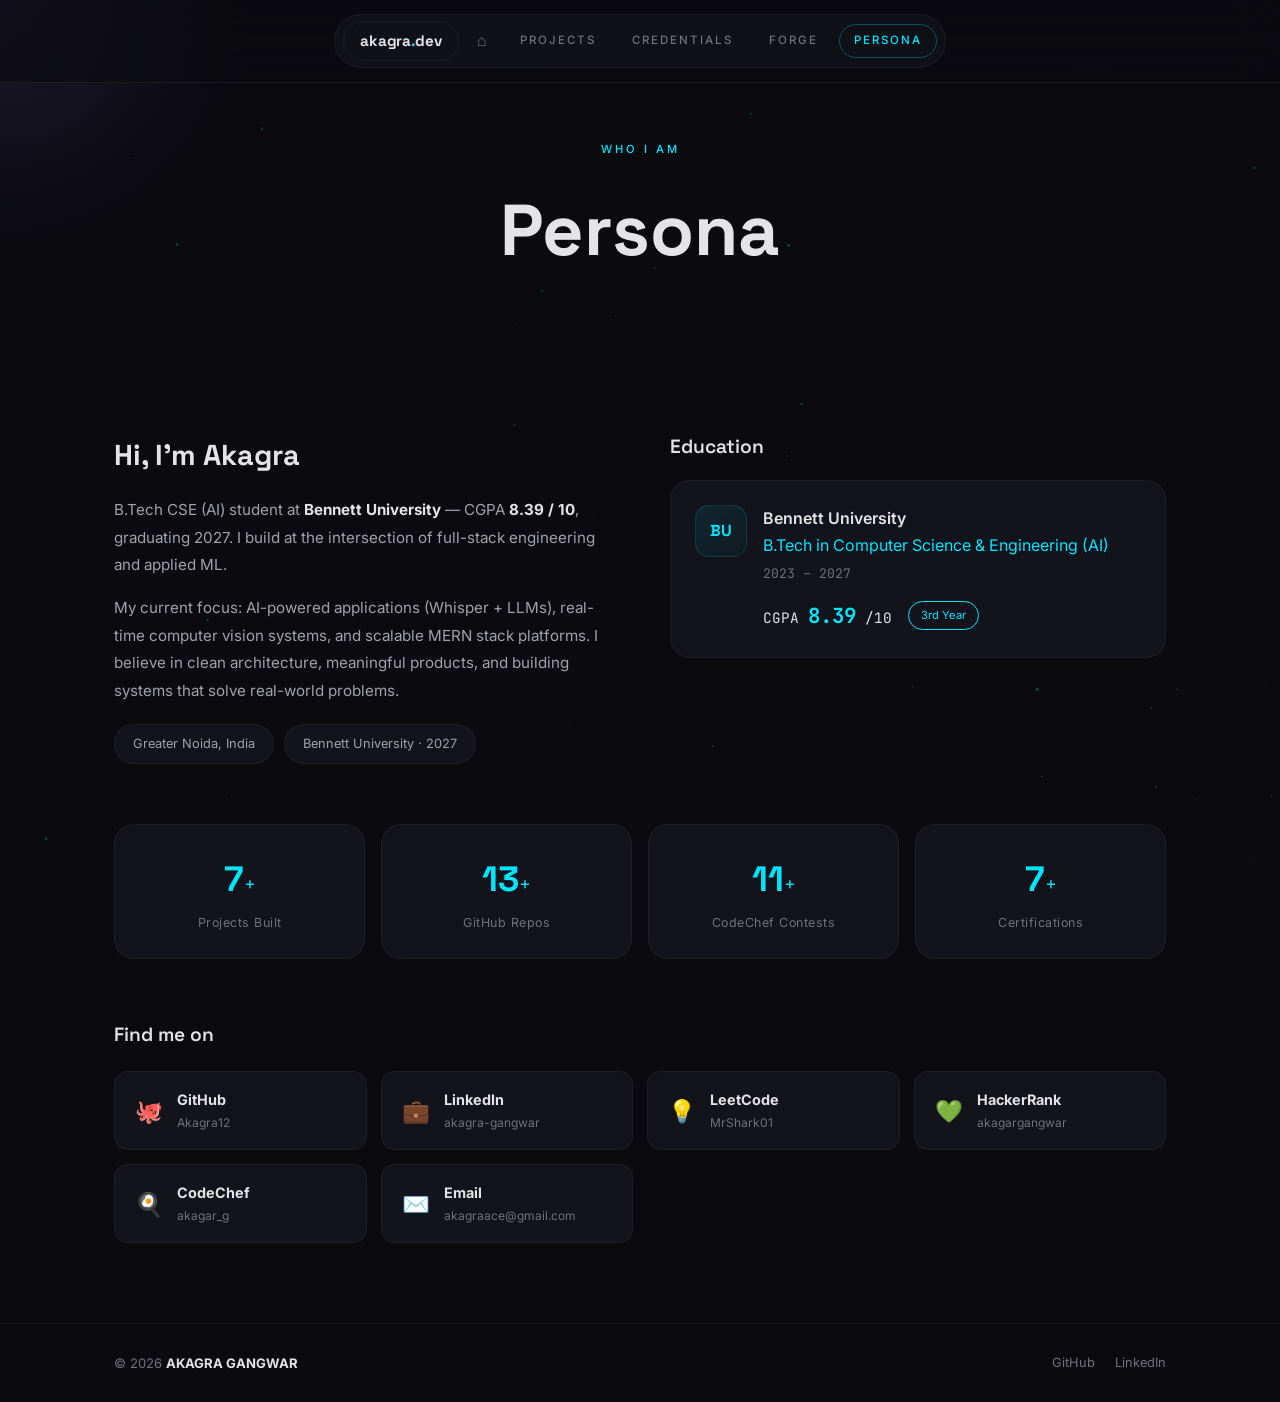
==== about.html @ 34c96b3e "Portfolio website - Akagra Gangwar" ====
<!DOCTYPE html>
<html lang="en">
<head>
    <meta charset="UTF-8">
    <meta name="viewport" content="width=device-width, initial-scale=1.0">
    <title>Persona - Akagra Gangwar</title>
    <link rel="preconnect" href="https://fonts.googleapis.com">
    <link rel="preconnect" href="https://fonts.gstatic.com" crossorigin>
    <link href="https://fonts.googleapis.com/css2?family=Inter:wght@300;400;500;600;700;800;900&family=Space+Grotesk:wght@400;500;600;700;800&family=JetBrains+Mono:wght@400;500&display=swap" rel="stylesheet">
    <link rel="stylesheet" href="style.css">
    <link rel="stylesheet" href="pages.css">
</head>
<body>
    <div class="cursor-glow" id="cursorGlow"></div>
    <canvas id="particleCanvas"></canvas>
    <nav class="navbar" id="navbar">
        <div class="nav-center">
            <a href="index.html" class="nav-logo-box">akagra<span class="logo-dot">.</span>dev</a>
            <a href="index.html" class="nav-home" aria-label="Home">⌂</a>
            <a href="projects.html" class="nav-link">PROJECTS</a>
            <a href="credentials.html" class="nav-link">CREDENTIALS</a>
            <a href="skills.html" class="nav-link">FORGE</a>
            <a href="about.html" class="nav-link active">PERSONA</a>
        </div>
        <button class="nav-toggle" id="navToggle" aria-label="Menu"><span></span><span></span><span></span></button>
    </nav>
    <div class="mobile-menu" id="mobileMenu"><a href="index.html" class="mobile-link">HOME</a><a href="projects.html" class="mobile-link">PROJECTS</a><a href="credentials.html" class="mobile-link">CREDENTIALS</a><a href="skills.html" class="mobile-link">FORGE</a><a href="about.html" class="mobile-link">PERSONA</a></div>

    <section class="page-hero"><div class="container">
        <span class="section-tag cyan">WHO I AM</span>
        <h1 class="page-title-big">Persona</h1>
    </div></section>

    <section class="section"><div class="container">
        <div class="persona-grid">
            <div class="persona-left">
                <h2 class="persona-hi">Hi, I'm Akagra</h2>
                <p>B.Tech CSE (AI) student at <strong class="cyan-text">Bennett University</strong> — CGPA <strong class="cyan-text">8.39 / 10</strong>, graduating 2027. I build at the intersection of full-stack engineering and applied ML.</p>
                <p>My current focus: AI-powered applications (Whisper + LLMs), real-time computer vision systems, and scalable MERN stack platforms. I believe in clean architecture, meaningful products, and building systems that solve real-world problems.</p>
                <div class="persona-badges">
                    <span class="p-badge">Greater Noida, India</span>
                    <span class="p-badge">Bennett University · 2027</span>
                </div>
            </div>
            <div class="persona-right">
                <h3>Education</h3>
                <div class="edu-card">
                    <div class="edu-logo">BU</div>
                    <div class="edu-info">
                        <h4>Bennett University</h4>
                        <p class="cyan-text">B.Tech in Computer Science & Engineering (AI)</p>
                        <p class="edu-year">2023 – 2027</p>
                        <div class="edu-stat">
                            <span class="edu-cgpa">CGPA <strong class="cyan-text">8.39</strong> /10</span>
                            <span class="edu-yr-badge">3rd Year</span>
                        </div>
                    </div>
                </div>
            </div>
        </div>

        <!-- Stats -->
        <div class="stats-row">
            <div class="stat-box"><span class="stat-num cyan-text" data-count="7">0</span><span class="stat-plus">+</span><p>Projects Built</p></div>
            <div class="stat-box"><span class="stat-num cyan-text" data-count="13">0</span><span class="stat-plus">+</span><p>GitHub Repos</p></div>
            <div class="stat-box"><span class="stat-num cyan-text" data-count="11">0</span><span class="stat-plus">+</span><p>CodeChef Contests</p></div>
            <div class="stat-box"><span class="stat-num cyan-text" data-count="7">0</span><span class="stat-plus">+</span><p>Certifications</p></div>
        </div>

        <!-- Find me on -->
        <h3 class="find-title">Find me on</h3>
        <div class="social-grid">
            <a href="https://github.com/Akagra12" target="_blank" class="social-card"><div class="social-icon">🐙</div><div><strong>GitHub</strong><p>Akagra12</p></div></a>
            <a href="https://linkedin.com/in/akagra-gangwar-0a6770281" target="_blank" class="social-card"><div class="social-icon">💼</div><div><strong>LinkedIn</strong><p>akagra-gangwar</p></div></a>
            <a href="https://leetcode.com/u/MrShark01/" target="_blank" class="social-card"><div class="social-icon">💡</div><div><strong>LeetCode</strong><p>MrShark01</p></div></a>
            <a href="https://www.hackerrank.com/profile/akagargangwar" target="_blank" class="social-card"><div class="social-icon">💚</div><div><strong>HackerRank</strong><p>akagargangwar</p></div></a>
            <a href="https://www.codechef.com/users/akagar_g" target="_blank" class="social-card"><div class="social-icon">🍳</div><div><strong>CodeChef</strong><p>akagar_g</p></div></a>
            <a href="mailto:akagraace@gmail.com" class="social-card"><div class="social-icon">✉️</div><div><strong>Email</strong><p>akagraace@gmail.com</p></div></a>
        </div>
    </div></section>

    <footer class="footer"><div class="container footer-content"><p>© 2026 <strong>AKAGRA GANGWAR</strong></p><div class="footer-links"><a href="https://github.com/Akagra12" target="_blank">GitHub</a><a href="https://linkedin.com/in/akagra-gangwar-0a6770281" target="_blank">LinkedIn</a></div></div></footer>
    <script src="script.js"></script>
</body>
</html>
---- style.css ----
*,
*::before,
*::after {
  margin: 0;
  padding: 0;
  box-sizing: border-box
}

:root {
  --bg: #0a0a0f;
  --bg2: #111118;
  --bg3: #1a1a2e;
  --text: #e4e4e7;
  --text2: #a1a1aa;
  --text3: #71717a;
  --accent: #7c3aed;
  --accent2: #a78bfa;
  --accent3: #c4b5fd;
  --glow: rgba(124, 58, 237, 0.35);
  --glow2: rgba(167, 139, 250, 0.12);
  --green: #10b981;
  --blue: #3b82f6;
  --card: rgba(22, 22, 30, 0.8);
  --border: rgba(39, 39, 42, 0.6);
  --radius: 20px;
  --radius-sm: 14px;
}

html {
  scroll-behavior: smooth
}

body {
  font-family: 'Inter', sans-serif;
  background: var(--bg);
  color: var(--text);
  overflow-x: hidden;
  line-height: 1.7
}

a {
  color: inherit;
  text-decoration: none
}

.container {
  max-width: 1100px;
  margin: 0 auto;
  padding: 0 24px
}

/* Cursor & Particles */
.cursor-glow {
  position: fixed;
  width: 500px;
  height: 500px;
  border-radius: 50%;
  pointer-events: none;
  z-index: 0;
  background: radial-gradient(circle, var(--glow2) 0%, transparent 70%);
  transform: translate(-50%, -50%);
  transition: opacity .3s;
  opacity: 0
}

body:hover .cursor-glow {
  opacity: 1
}

#particleCanvas {
  position: fixed;
  top: 0;
  left: 0;
  width: 100%;
  height: 100%;
  z-index: 0;
  pointer-events: none
}

/* Navbar */
.navbar {
  position: fixed;
  top: 0;
  left: 0;
  right: 0;
  z-index: 100;
  display: flex;
  align-items: center;
  justify-content: center;
  padding: 14px 24px;
  backdrop-filter: blur(20px);
  background: rgba(10, 10, 15, 0.6);
  border-bottom: 1px solid var(--border);
  transition: all .3s
}

.navbar.scrolled {
  padding: 10px 24px;
  background: rgba(10, 10, 15, 0.92)
}

.nav-center {
  display: flex;
  align-items: center;
  gap: 6px;
  background: rgba(22, 22, 30, 0.6);
  border: 1px solid var(--border);
  border-radius: 50px;
  padding: 6px 8px
}

.nav-logo-box {
  font-family: 'Space Grotesk', sans-serif;
  font-size: .95rem;
  font-weight: 700;
  letter-spacing: -.3px;
  padding: 6px 16px;
  border: 1px solid var(--border);
  border-radius: 50px;
  transition: all .3s
}

.nav-logo-box:hover {
  border-color: rgba(0, 229, 255, 0.3)
}

.logo-dot {
  color: #00e5ff
}

.nav-home {
  width: 34px;
  height: 34px;
  display: flex;
  align-items: center;
  justify-content: center;
  border-radius: 50%;
  font-size: 1rem;
  color: var(--text3);
  transition: all .3s;
  border: 1px solid transparent
}

.nav-home:hover {
  color: var(--text);
  border-color: var(--border)
}

.nav-link {
  font-size: .72rem;
  font-weight: 500;
  letter-spacing: 2px;
  color: var(--text3);
  padding: 6px 14px;
  border-radius: 50px;
  transition: all .3s;
  border: 1px solid transparent
}

.nav-link:hover {
  color: var(--text);
  border-color: var(--border)
}

.nav-link.active {
  color: #00e5ff;
  border-color: rgba(0, 229, 255, 0.3)
}

.nav-toggle {
  display: none;
  flex-direction: column;
  gap: 5px;
  background: none;
  border: none;
  cursor: pointer;
  padding: 4px;
  position: absolute;
  right: 20px
}

.nav-toggle span {
  width: 22px;
  height: 2px;
  background: var(--text);
  transition: all .3s;
  border-radius: 2px
}

.nav-toggle.active span:nth-child(1) {
  transform: rotate(45deg) translate(5px, 5px)
}

.nav-toggle.active span:nth-child(2) {
  opacity: 0
}

.nav-toggle.active span:nth-child(3) {
  transform: rotate(-45deg) translate(5px, -5px)
}

.mobile-menu {
  position: fixed;
  top: 0;
  left: 0;
  width: 100%;
  height: 100vh;
  background: rgba(10, 10, 15, 0.98);
  z-index: 99;
  display: flex;
  flex-direction: column;
  align-items: center;
  justify-content: center;
  gap: 28px;
  opacity: 0;
  pointer-events: none;
  transition: opacity .4s
}

.mobile-menu.active {
  opacity: 1;
  pointer-events: all
}

.mobile-link {
  font-family: 'Space Grotesk', sans-serif;
  font-size: 1.6rem;
  font-weight: 600;
  letter-spacing: 3px;
  color: var(--text2);
  transition: color .3s
}

.mobile-link:hover {
  color: var(--accent2)
}

/* ===== HERO (Home) ===== */
.hero {
  min-height: 100vh;
  display: flex;
  align-items: center;
  justify-content: center;
  text-align: center;
  padding: 120px 24px 80px;
  position: relative
}

.hero-photo-wrap {
  position: absolute;
  top: 90px;
  right: 60px;
  z-index: 2;
  width: 130px;
  height: 130px;
  border-radius: 50%;
  padding: 3px;
  background: linear-gradient(135deg, #00e5ff, rgba(124,58,237,0.6));
  box-shadow: 0 0 30px rgba(0,229,255,0.15), 0 0 60px rgba(0,229,255,0.05);
  animation: photoGlow 4s ease-in-out infinite alternate;
  opacity: 0;
  animation: fadeUp .7s ease .2s forwards, photoGlow 4s ease-in-out 1s infinite alternate
}

.hero-photo {
  width: 100%;
  height: 100%;
  border-radius: 50%;
  object-fit: cover;
  object-position: center 15%;
  display: block
}

@keyframes photoGlow {
  0% { box-shadow: 0 0 20px rgba(0,229,255,0.12), 0 0 40px rgba(0,229,255,0.04) }
  100% { box-shadow: 0 0 35px rgba(0,229,255,0.2), 0 0 70px rgba(0,229,255,0.08) }
}

.hero-content {
  max-width: 720px;
  z-index: 1
}

.hero-greeting {
  font-size: .95rem;
  color: var(--text3);
  letter-spacing: 3px;
  margin-bottom: 12px;
  opacity: 0;
  animation: fadeUp .7s ease .1s forwards
}

.hero-name {
  font-family: 'Space Grotesk', sans-serif;
  font-size: clamp(3rem, 8vw, 5.5rem);
  font-weight: 800;
  line-height: 1.05;
  margin-bottom: 20px;
  opacity: 0;
  animation: fadeUp .7s ease .25s forwards;
  background: linear-gradient(135deg, var(--text), var(--accent2));
  -webkit-background-clip: text;
  -webkit-text-fill-color: transparent;
  background-clip: text
}

.hero-title {
  font-size: 1.1rem;
  color: var(--text2);
  margin-bottom: 14px;
  opacity: 0;
  animation: fadeUp .7s ease .4s forwards
}

.text-gradient {
  background: linear-gradient(90deg, var(--accent2), var(--blue));
  -webkit-background-clip: text;
  -webkit-text-fill-color: transparent;
  background-clip: text;
  font-weight: 600
}

.hero-desc {
  font-size: .95rem;
  color: var(--text3);
  max-width: 520px;
  margin: 0 auto 36px;
  opacity: 0;
  animation: fadeUp .7s ease .5s forwards
}

.hero-cta {
  display: flex;
  gap: 16px;
  justify-content: center;
  opacity: 0;
  animation: fadeUp .7s ease .6s forwards
}

.btn {
  padding: 14px 32px;
  border-radius: 50px;
  font-size: .85rem;
  font-weight: 600;
  letter-spacing: 1px;
  transition: all .3s;
  cursor: pointer;
  border: none
}

.btn-primary {
  background: linear-gradient(135deg, var(--accent), #6d28d9);
  color: #fff;
  box-shadow: 0 4px 24px var(--glow)
}

.btn-primary:hover {
  transform: translateY(-3px) scale(1.02);
  box-shadow: 0 8px 36px var(--glow)
}

.btn-outline {
  border: 1.5px solid var(--border);
  color: var(--text2);
  background: transparent
}

.btn-outline:hover {
  border-color: var(--accent);
  color: var(--accent2)
}

.scroll-indicator {
  position: absolute;
  bottom: 28px;
  left: 50%;
  transform: translateX(-50%);
  display: flex;
  flex-direction: column;
  align-items: center;
  gap: 8px;
  opacity: 0;
  animation: fadeUp .7s ease 1s forwards
}

.scroll-indicator span {
  font-size: .6rem;
  color: var(--text3);
  letter-spacing: 3px
}

.scroll-line {
  width: 1px;
  height: 36px;
  background: linear-gradient(to bottom, var(--accent), transparent);
  animation: pulse 2s ease infinite
}

@keyframes pulse {

  0%,
  100% {
    opacity: .3
  }

  50% {
    opacity: 1
  }
}

@keyframes fadeUp {
  from {
    opacity: 0;
    transform: translateY(24px)
  }

  to {
    opacity: 1;
    transform: translateY(0)
  }
}

/* ===== PAGE HERO (Sub-pages) ===== */
.page-hero {
  padding: 140px 0 60px;
  text-align: center;
  position: relative;
  z-index: 1
}

.page-title {
  font-family: 'Space Grotesk', sans-serif;
  font-size: clamp(2.5rem, 6vw, 4rem);
  font-weight: 800;
  margin-top: 8px;
  background: linear-gradient(135deg, var(--text), var(--accent2));
  -webkit-background-clip: text;
  -webkit-text-fill-color: transparent;
  background-clip: text
}

.page-desc {
  color: var(--text3);
  font-size: .95rem;
  margin-top: 12px;
  max-width: 500px;
  margin-left: auto;
  margin-right: auto
}

/* ===== SECTIONS ===== */
.section {
  padding: 80px 0;
  position: relative;
  z-index: 1
}

.section-header {
  margin-bottom: 48px;
  text-align: center
}

.section-tag {
  font-size: .7rem;
  color: var(--accent2);
  letter-spacing: 3px;
  text-transform: uppercase;
  font-weight: 500;
  display: block;
  margin-bottom: 10px
}

.section-title {
  font-family: 'Space Grotesk', sans-serif;
  font-size: clamp(2rem, 4.5vw, 3rem);
  font-weight: 700
}

/* ===== 3D CARD SYSTEM ===== */
.card-3d {
  perspective: 800px;
  display: block
}

.card-3d-inner {
  background: var(--card);
  border: 1px solid var(--border);
  border-radius: var(--radius);
  padding: 32px;
  backdrop-filter: blur(12px);
  transition: transform .4s ease, box-shadow .4s ease, border-color .4s ease;
  transform-style: preserve-3d;
  will-change: transform
}

.card-3d:hover .card-3d-inner {
  border-color: rgba(124, 58, 237, 0.35);
  box-shadow: 0 20px 60px rgba(124, 58, 237, 0.1), 0 0 0 1px rgba(124, 58, 237, 0.1)
}

/* ===== FEATURED PROJECTS (Home) ===== */
.featured-grid {
  display: grid;
  grid-template-columns: repeat(auto-fit, minmax(300px, 1fr));
  gap: 24px
}

.project-card-home {
  min-height: 260px;
  display: flex;
  flex-direction: column
}

.card-label {
  font-size: .7rem;
  color: var(--accent2);
  letter-spacing: 2px;
  text-transform: uppercase;
  font-weight: 500;
  margin-bottom: 12px;
  display: block
}

.project-card-home h3 {
  font-family: 'Space Grotesk', sans-serif;
  font-size: 1.3rem;
  font-weight: 700;
  margin-bottom: 10px
}

.project-card-home p {
  color: var(--text2);
  font-size: .88rem;
  flex: 1;
  line-height: 1.7
}

.card-tech {
  display: flex;
  flex-wrap: wrap;
  gap: 6px;
  margin-top: 16px
}

.card-tech span {
  font-size: .7rem;
  padding: 4px 12px;
  border-radius: 50px;
  background: rgba(124, 58, 237, 0.08);
  color: var(--accent3);
  border: 1px solid rgba(124, 58, 237, 0.12);
  font-family: 'JetBrains Mono', monospace
}

.view-all-link {
  text-align: center;
  margin-top: 40px
}

.btn-view-all {
  color: var(--accent2);
  font-size: .9rem;
  font-weight: 500;
  letter-spacing: 1px;
  transition: all .3s;
  display: inline-flex;
  align-items: center;
  gap: 8px
}

.btn-view-all:hover {
  color: var(--text);
  gap: 14px
}

.btn-view-all .arrow {
  transition: transform .3s
}

.btn-view-all:hover .arrow {
  transform: translateX(4px)
}

/* ===== ABOUT HOME ===== */
.about-slash {
  font-family: 'JetBrains Mono', monospace;
  font-size: .8rem;
  color: var(--accent2);
  letter-spacing: 2px;
  display: block;
  margin-bottom: 16px
}

.about-intro {
  font-size: 1.05rem;
  color: var(--text2);
  line-height: 1.8;
  margin-bottom: 24px
}

.about-intro strong {
  color: var(--text)
}

.about-quote-block {
  border-left: 3px solid var(--accent);
  padding: 12px 20px;
  margin-bottom: 24px;
  background: rgba(124, 58, 237, 0.04);
  border-radius: 0 var(--radius-sm) var(--radius-sm) 0
}

.about-quote-block p {
  font-family: 'Space Grotesk', sans-serif;
  font-size: 1.15rem;
  font-weight: 600;
  font-style: italic;
  color: var(--accent2)
}

.about-traits {
  display: flex;
  flex-direction: column;
  gap: 12px;
  margin-bottom: 28px
}

.trait {
  color: var(--text2);
  font-size: .9rem;
  padding-left: 16px;
  border-left: 2px solid var(--border)
}

/* ===== EXPERIENCE CARDS (Home) ===== */
.exp-grid {
  display: grid;
  grid-template-columns: repeat(auto-fit, minmax(300px, 1fr));
  gap: 24px
}

.exp-card {
  min-height: 180px
}

.exp-type {
  font-size: .65rem;
  color: var(--accent2);
  letter-spacing: 3px;
  font-weight: 600;
  display: block;
  margin-bottom: 10px
}

.exp-card h3 {
  font-family: 'Space Grotesk', sans-serif;
  font-size: 1.2rem;
  font-weight: 700;
  margin-bottom: 6px
}

.exp-sub {
  color: var(--text2);
  font-size: .9rem
}

.exp-org {
  color: var(--text3);
  font-size: .85rem;
  margin-top: 4px
}

.exp-detail {
  color: var(--text3);
  font-size: .8rem;
  margin-top: 8px;
  font-family: 'JetBrains Mono', monospace
}

/* ===== CONTACT (Home) ===== */
.contact-title {
  margin-bottom: 0
}

.contact-bar {
  display: flex;
  justify-content: center;
  gap: 24px;
  margin-bottom: 32px
}

.contact-tag {
  font-size: .7rem;
  color: var(--text3);
  letter-spacing: 3px;
  text-transform: uppercase
}

.contact-links {
  display: flex;
  justify-content: center;
  gap: 16px;
  flex-wrap: wrap
}

.contact-pill {
  display: flex;
  align-items: center;
  gap: 10px;
  padding: 14px 28px;
  background: var(--card);
  border: 1px solid var(--border);
  border-radius: 50px;
  font-size: .9rem;
  font-weight: 500;
  transition: all .3s;
  backdrop-filter: blur(8px)
}

.contact-pill:hover {
  border-color: rgba(124, 58, 237, 0.4);
  transform: translateY(-3px);
  box-shadow: 0 8px 28px rgba(124, 58, 237, 0.1)
}

.pill-icon {
  font-size: 1.1rem
}

/* ===== PROJECTS PAGE ===== */
.projects-list {
  display: flex;
  flex-direction: column;
  gap: 24px
}

.project-card-full {
  position: relative
}

.pf-header {
  display: flex;
  align-items: center;
  justify-content: space-between;
  margin-bottom: 12px
}

.pf-num {
  font-family: 'Space Grotesk', sans-serif;
  font-size: 2.5rem;
  font-weight: 800;
  color: rgba(124, 58, 237, 0.1);
  line-height: 1
}

.project-badge {
  font-size: .6rem;
  padding: 3px 10px;
  border-radius: 50px;
  font-weight: 600;
  letter-spacing: 1px
}

.project-badge.live {
  background: rgba(16, 185, 129, 0.12);
  color: var(--green);
  border: 1px solid rgba(16, 185, 129, 0.25)
}

.project-card-full h3 {
  font-family: 'Space Grotesk', sans-serif;
  font-size: 1.4rem;
  font-weight: 700;
  margin-bottom: 6px
}

.pf-date {
  font-size: .78rem;
  color: var(--text3);
  font-family: 'JetBrains Mono', monospace;
  margin-bottom: 10px
}

.project-card-full p {
  color: var(--text2);
  font-size: .9rem;
  line-height: 1.7;
  margin-bottom: 14px
}

.pf-link {
  color: var(--accent2);
  font-size: .85rem;
  font-weight: 500;
  margin-top: 12px;
  display: inline-block;
  transition: color .3s
}

.pf-link:hover {
  color: var(--text)
}

/* ===== CREDENTIALS PAGE ===== */
.cred-subtitle {
  font-family: 'Space Grotesk', sans-serif;
  font-size: 1.2rem;
  font-weight: 600;
  margin-bottom: 24px;
  display: flex;
  align-items: center;
  gap: 10px
}

.cred-icon {
  font-size: 1.2rem
}

.certs-grid {
  display: grid;
  grid-template-columns: repeat(auto-fill, minmax(200px, 1fr));
  gap: 16px
}

.cert-card {
  text-align: center;
  min-height: 160px;
  display: flex;
  flex-direction: column;
  align-items: center;
  justify-content: center;
  position: relative
}

.cert-badge {
  font-size: 2rem;
  margin-bottom: 10px
}

.cert-card h4 {
  font-size: .9rem;
  font-weight: 600;
  margin-bottom: 4px
}

.cert-card p {
  font-size: .75rem;
  color: var(--text3)
}

.cert-arrow {
  position: absolute;
  top: 16px;
  right: 16px;
  color: var(--text3);
  font-size: .9rem;
  transition: color .3s
}

.card-3d:hover .cert-arrow {
  color: var(--accent2)
}

.profiles-grid {
  display: grid;
  grid-template-columns: repeat(auto-fill, minmax(220px, 1fr));
  gap: 16px
}

.profile-card {
  text-align: center;
  padding: 28px
}

.profile-logo {
  width: 48px;
  height: 48px;
  border-radius: 12px;
  display: flex;
  align-items: center;
  justify-content: center;
  margin: 0 auto 12px;
  font-weight: 700;
  font-size: .85rem;
  font-family: 'Space Grotesk', sans-serif
}

.profile-logo.lc {
  background: linear-gradient(135deg, #ffa116, #f5a623);
  color: #1a1a1a
}

.profile-logo.hr {
  background: linear-gradient(135deg, #00ea64, #2ec866);
  color: #1a1a1a
}

.profile-logo.cc {
  background: linear-gradient(135deg, #5b4638, #8b6914);
  color: #fff
}

.profile-card h4 {
  font-size: .95rem;
  font-weight: 600;
  margin-bottom: 4px
}

.profile-card p {
  font-size: .75rem;
  color: var(--text3)
}

.edu-list {
  display: flex;
  flex-direction: column;
  gap: 16px
}

/* ===== SKILLS PAGE ===== */
.skills-page-grid {
  display: grid;
  grid-template-columns: repeat(auto-fill, minmax(240px, 1fr));
  gap: 20px
}

.skill-card-full {
  text-align: center;
  min-height: 200px;
  display: flex;
  flex-direction: column;
  align-items: center
}

.skill-icon-big {
  font-size: 2.2rem;
  margin-bottom: 14px
}

.skill-card-full h3 {
  font-family: 'Space Grotesk', sans-serif;
  font-size: 1.1rem;
  font-weight: 600;
  margin-bottom: 16px
}

.skill-items {
  display: flex;
  flex-wrap: wrap;
  gap: 8px;
  justify-content: center
}

.skill-items span {
  font-size: .75rem;
  padding: 6px 14px;
  border-radius: 50px;
  background: rgba(124, 58, 237, 0.06);
  color: var(--accent3);
  border: 1px solid rgba(124, 58, 237, 0.1)
}

/* ===== ABOUT PAGE ===== */
.about-page {
  display: grid;
  grid-template-columns: 1.3fr 1fr;
  gap: 60px;
  align-items: start
}

.about-quote-big {
  font-family: 'Space Grotesk', sans-serif;
  font-size: 1.8rem;
  font-weight: 700;
  font-style: italic;
  color: var(--accent2);
  margin-bottom: 24px;
  line-height: 1.3
}

.about-page-text p {
  color: var(--text2);
  font-size: .95rem;
  line-height: 1.8;
  margin-bottom: 16px
}

.about-page-text strong {
  color: var(--text)
}

.about-trait-list {
  margin-top: 28px;
  display: flex;
  flex-direction: column;
  gap: 16px
}

.about-trait-item {
  display: flex;
  align-items: flex-start;
  gap: 12px
}

.trait-dot {
  width: 8px;
  height: 8px;
  min-width: 8px;
  border-radius: 50%;
  background: var(--accent);
  margin-top: 8px;
  box-shadow: 0 0 10px var(--glow)
}

.about-trait-item p {
  color: var(--text2);
  font-size: .9rem
}

.about-page-info {
  display: flex;
  flex-direction: column;
  gap: 16px
}

.info-card {
  display: flex;
  align-items: center;
  gap: 16px;
  padding: 20px 24px
}

.info-card span {
  font-size: 1.4rem
}

.info-card h4 {
  font-size: .85rem;
  font-weight: 600;
  margin-bottom: 2px
}

.info-card p {
  font-size: .82rem;
  color: var(--text2)
}

/* ===== FOOTER ===== */
.footer {
  border-top: 1px solid var(--border);
  padding: 28px 0;
  z-index: 1;
  position: relative
}

.footer-content {
  display: flex;
  justify-content: space-between;
  align-items: center;
  flex-wrap: wrap;
  gap: 16px
}

.footer-content p {
  font-size: .82rem;
  color: var(--text3)
}

.footer-content strong {
  color: var(--text)
}

.footer-links {
  display: flex;
  gap: 20px
}

.footer-links a {
  font-size: .8rem;
  color: var(--text3);
  transition: color .3s
}

.footer-links a:hover {
  color: var(--accent2)
}

/* ===== SCROLL ANIMATIONS ===== */
[data-animate] {
  opacity: 0;
  transform: translateY(20px)
}

[data-animate].visible {
  opacity: 1;
  transform: translateY(0);
  transition: all .6s ease
}

/* ===== RESPONSIVE ===== */
@media(max-width:900px) {
  .nav-center {
    display: none
  }

  .nav-toggle {
    display: flex
  }

  .featured-grid {
    grid-template-columns: 1fr
  }

  .about-page {
    grid-template-columns: 1fr;
    gap: 32px
  }

  .exp-grid {
    grid-template-columns: 1fr
  }
}

@media(max-width:600px) {
  .navbar {
    padding: 14px 18px
  }

  .hero {
    padding: 100px 16px 60px
  }

  .hero-photo-wrap {
    width: 90px;
    height: 90px;
    top: 80px;
    right: 16px
  }

  .page-hero {
    padding: 110px 0 40px
  }

  .section {
    padding: 50px 0
  }

  .certs-grid {
    grid-template-columns: 1fr 1fr
  }

  .skills-page-grid {
    grid-template-columns: 1fr 1fr
  }

  .footer-content {
    flex-direction: column;
    text-align: center
  }

  .contact-links {
    flex-direction: column;
    align-items: center
  }
}
---- pages.css ----
/* ===== SUB-PAGES STYLES ===== */
.cyan{color:#00e5ff !important}
.cyan-text{color:#00e5ff}
.page-title-big{font-family:'Space Grotesk',sans-serif;font-size:clamp(2.8rem,7vw,4.5rem);font-weight:800;margin-top:8px;color:var(--text)}
.page-sub{color:var(--text3);font-size:.9rem;margin-top:10px;font-family:'JetBrains Mono',monospace}
.section-tag.cyan{color:#00e5ff}
.page-hero-left{text-align:left}
.page-hero-left .page-desc{margin-left:0}

/* ===== PROJECTS PAGE ===== */
.works-grid{display:grid;grid-template-columns:repeat(auto-fill,minmax(320px,1fr));gap:28px}
.work-card{background:var(--card);border:1px solid var(--border);border-radius:var(--radius);overflow:hidden;transition:all .4s;perspective:600px}
.work-card:hover{border-color:rgba(0,229,255,0.3);transform:translateY(-6px);box-shadow:0 20px 50px rgba(0,229,255,0.07)}
.work-thumb{height:200px;overflow:hidden;position:relative}
.work-thumb-inner{width:100%;height:100%;display:flex;flex-direction:column;align-items:center;justify-content:center;gap:8px;transition:transform .5s}
.work-card:hover .work-thumb-inner{transform:scale(1.05)}
.ai-bg{background:linear-gradient(135deg,#0d1117,#1a1a3e,#0d2137)}
.cv-bg{background:linear-gradient(135deg,#0d1117,#1a2e1a,#0d2137)}
.dl-bg{background:linear-gradient(135deg,#1a0d21,#2e1a2e,#0d1117)}
.mern-bg{background:linear-gradient(135deg,#0d1117,#1a2e2e,#172337)}
.ml-bg{background:linear-gradient(135deg,#0d1117,#2e2e1a,#1a1a0d)}
.web-bg{background:linear-gradient(135deg,#0d1117,#1a1a2e,#2e0d1a)}
.thumb-icon{font-size:3rem;filter:drop-shadow(0 0 20px rgba(0,229,255,0.3))}
.thumb-label{font-size:.7rem;letter-spacing:2px;color:var(--text3);text-transform:uppercase;font-family:'JetBrains Mono',monospace}
.work-card h3{font-family:'Space Grotesk',sans-serif;font-size:1.15rem;font-weight:700;padding:20px 24px 8px}
.work-card>p{padding:0 24px;font-size:.88rem;color:var(--text2);line-height:1.6}
.work-toggles{display:flex;gap:8px;padding:16px 24px 8px}
.toggle-btn{font-size:.65rem;padding:5px 14px;border-radius:4px;letter-spacing:1.5px;font-weight:700;cursor:pointer;transition:all .3s;border:1px solid var(--border);background:transparent;color:var(--text3);font-family:'JetBrains Mono',monospace}
.toggle-btn.active{background:#00e5ff;color:#0a0a0f;border-color:#00e5ff}
.toggle-content{padding:8px 24px 16px;font-size:.82rem;color:var(--text2);line-height:1.6;font-family:'JetBrains Mono',monospace}
.toggle-content.hidden{display:none}
.work-links{padding:8px 24px 20px;display:flex;gap:16px}
.work-links a{font-size:.82rem;color:var(--text3);transition:color .3s;display:flex;align-items:center;gap:4px}
.work-links a:hover{color:#00e5ff}

/* ===== CREDENTIALS PAGE ===== */
.filter-pills{display:flex;flex-wrap:wrap;gap:10px;margin-bottom:40px;justify-content:center}
.pill{padding:8px 20px;border-radius:50px;font-size:.8rem;font-weight:500;cursor:pointer;transition:all .3s;
  border:1px solid var(--border);background:transparent;color:var(--text3);display:flex;align-items:center;gap:8px}
.pill.active{background:#00e5ff;color:#0a0a0f;border-color:#00e5ff}
.pill-count{font-size:.7rem;background:rgba(255,255,255,0.15);padding:2px 8px;border-radius:50px}
.pill.active .pill-count{background:rgba(0,0,0,0.2)}

.cred-timeline{position:relative;display:flex;flex-direction:column;gap:16px;max-width:800px;margin:0 auto}
.cred-entry{display:flex;align-items:center;gap:20px;text-decoration:none;transition:all .3s}
.cred-entry:hover .cred-card-row{border-color:rgba(0,229,255,0.3);transform:translateX(8px);box-shadow:0 8px 30px rgba(0,229,255,0.06)}
.cred-dot{width:10px;height:10px;min-width:10px;border-radius:50%;box-shadow:0 0 10px currentColor}
.cred-dot.green{background:#00e5ff;color:#00e5ff}
.cred-dot.orange{background:#f59e0b;color:#f59e0b}
.cred-card-row{flex:1;display:flex;align-items:center;gap:16px;background:var(--card);border:1px solid var(--border);border-radius:var(--radius-sm);padding:16px 20px;transition:all .4s;backdrop-filter:blur(8px)}
.cred-icon-box{width:48px;height:48px;min-width:48px;border-radius:12px;display:flex;align-items:center;justify-content:center;font-size:1.5rem;
  background:linear-gradient(135deg,rgba(0,229,255,0.08),rgba(0,229,255,0.02));border:1px solid rgba(0,229,255,0.1)}
.cred-info{flex:1}
.cred-info h4{font-size:.95rem;font-weight:600}
.cred-org{font-size:.8rem;color:#00e5ff;margin-top:2px}
.cred-tags{display:flex;gap:6px;margin-top:8px;flex-wrap:wrap}
.cred-tags span{font-size:.6rem;padding:2px 8px;border-radius:4px;background:rgba(0,229,255,0.06);color:var(--text3);letter-spacing:1px;font-family:'JetBrains Mono',monospace}

/* ===== SKILLS/FORGE PAGE ===== */
.globe-section{position:relative;width:100%;height:600px;margin-bottom:60px;overflow:hidden}
.globe-canvas{position:absolute;top:0;left:50%;transform:translateX(-50%);width:600px;height:600px}
.floating-skills{position:absolute;inset:0}
.float-skill{position:absolute;left:var(--x);top:var(--y);padding:6px 16px;border-radius:8px;font-size:.78rem;font-weight:500;
  background:rgba(22,22,30,0.85);border:1px solid rgba(0,229,255,0.15);color:var(--text);backdrop-filter:blur(6px);
  animation:floatSkill 6s ease-in-out infinite;animation-delay:var(--delay);white-space:nowrap;
  font-family:'JetBrains Mono',monospace;box-shadow:0 4px 20px rgba(0,0,0,0.3);
  display:flex;align-items:center;gap:6px}
.sk-icon{font-size:.9rem;line-height:1}
.float-skill:hover{border-color:#00e5ff;box-shadow:0 0 20px rgba(0,229,255,0.15);transform:scale(1.1);z-index:10}
@keyframes floatSkill{0%,100%{transform:translateY(0)}50%{transform:translateY(-12px)}}

/* Skill Tabs */
.skill-tabs{display:flex;flex-wrap:wrap;gap:10px;margin-bottom:32px;justify-content:center}
.skill-tab{display:flex;align-items:center;gap:8px;padding:10px 24px;border-radius:50px;font-size:.85rem;font-weight:500;
  cursor:pointer;transition:all .3s;border:1px solid var(--border);background:transparent;color:var(--text3);font-family:'Inter',sans-serif}
.skill-tab:hover{border-color:rgba(0,229,255,0.25);color:var(--text)}
.skill-tab.active{background:#00e5ff;color:#0a0a0f;border-color:#00e5ff}
.tab-dot{width:6px;height:6px;border-radius:50%;background:currentColor}
.skill-tab.active .tab-dot{background:#0a0a0f}

/* Skill Panels */
.skill-panel{display:none;background:var(--card);border:1px solid var(--border);border-radius:var(--radius);padding:32px;margin-bottom:16px;
  transition:all .4s;animation:panelIn .4s ease}
.skill-panel.active{display:block}
@keyframes panelIn{from{opacity:0;transform:translateY(12px)}to{opacity:1;transform:translateY(0)}}
.panel-header{display:flex;align-items:flex-start;gap:16px;margin-bottom:20px}
.panel-dot{width:10px;height:10px;min-width:10px;border-radius:50%;background:#00e5ff;margin-top:8px;box-shadow:0 0 10px rgba(0,229,255,0.4)}
.panel-info{flex:1}
.panel-info h3{font-family:'Space Grotesk',sans-serif;font-size:1.2rem;font-weight:700}
.panel-info p{font-size:.85rem;color:var(--text3);line-height:1.6;margin-top:4px;font-family:'JetBrains Mono',monospace}
.panel-count{padding:6px 16px;border-radius:50px;font-size:.75rem;font-weight:500;white-space:nowrap;
  border:1px solid #00e5ff;color:#00e5ff;font-family:'JetBrains Mono',monospace}
.panel-tags{display:flex;flex-wrap:wrap;gap:8px}
.panel-tags span{display:flex;align-items:center;gap:6px;font-size:.82rem;padding:8px 18px;border-radius:50px;
  background:rgba(22,22,30,0.9);border:1px solid var(--border);color:var(--text2);transition:all .3s;font-family:'JetBrains Mono',monospace}
.panel-tags span::before{content:'•';color:#00e5ff;font-size:.6rem}
.panel-tags span:hover{border-color:rgba(0,229,255,0.3);color:var(--text)}

/* ===== PERSONA/ABOUT PAGE ===== */
.persona-grid{display:grid;grid-template-columns:1fr 1fr;gap:60px;margin-bottom:60px;align-items:start}
.persona-hi{font-family:'Space Grotesk',sans-serif;font-size:1.8rem;font-weight:700;margin-bottom:16px}
.persona-left p{color:var(--text2);font-size:.95rem;line-height:1.8;margin-bottom:16px}
.persona-left strong{color:var(--text)}
.persona-badges{display:flex;flex-wrap:wrap;gap:10px;margin-top:20px}
.p-badge{padding:8px 18px;border-radius:50px;font-size:.8rem;color:var(--text2);border:1px solid var(--border);background:var(--card)}
.persona-right h3{font-family:'Space Grotesk',sans-serif;font-size:1.2rem;font-weight:600;margin-bottom:16px}
.edu-card{background:var(--card);border:1px solid var(--border);border-radius:var(--radius);padding:24px;display:flex;gap:16px;align-items:flex-start}
.edu-logo{width:52px;height:52px;min-width:52px;border-radius:14px;display:flex;align-items:center;justify-content:center;
  font-family:'Space Grotesk',sans-serif;font-weight:800;font-size:1rem;
  background:linear-gradient(135deg,rgba(0,229,255,0.1),rgba(0,229,255,0.03));border:1px solid rgba(0,229,255,0.15);color:#00e5ff}
.edu-info h4{font-size:1rem;font-weight:600}
.edu-year{font-size:.82rem;color:var(--text3);margin-top:4px;font-family:'JetBrains Mono',monospace}
.edu-stat{display:flex;align-items:center;gap:16px;margin-top:12px}
.edu-cgpa{font-size:.9rem;font-family:'JetBrains Mono',monospace}
.edu-cgpa strong{font-size:1.3rem}
.edu-yr-badge{font-size:.7rem;padding:4px 12px;border-radius:50px;border:1px solid #00e5ff;color:#00e5ff}

.stats-row{display:grid;grid-template-columns:repeat(auto-fit,minmax(160px,1fr));gap:16px;margin-bottom:60px}
.stat-box{background:var(--card);border:1px solid var(--border);border-radius:var(--radius);padding:24px;text-align:center;transition:all .3s}
.stat-box:hover{border-color:rgba(0,229,255,0.25)}
.stat-num{font-family:'Space Grotesk',sans-serif;font-size:2.2rem;font-weight:800}
.stat-plus{font-family:'Space Grotesk',sans-serif;font-size:1.2rem;color:#00e5ff}
.stat-box p{font-size:.78rem;color:var(--text3);margin-top:4px;letter-spacing:.5px}

.find-title{font-family:'Space Grotesk',sans-serif;font-size:1.2rem;font-weight:600;margin-bottom:20px}
.social-grid{display:grid;grid-template-columns:repeat(auto-fill,minmax(220px,1fr));gap:14px}
.social-card{display:flex;align-items:center;gap:14px;padding:16px 20px;background:var(--card);border:1px solid var(--border);border-radius:var(--radius-sm);transition:all .4s}
.social-card:hover{border-color:rgba(0,229,255,0.3);transform:translateX(6px)}
.social-icon{font-size:1.4rem}
.social-card strong{font-size:.9rem;display:block}
.social-card p{font-size:.75rem;color:var(--text3)}

/* ===== RESPONSIVE ===== */
@media(max-width:900px){
  .persona-grid{grid-template-columns:1fr;gap:32px}
  .works-grid{grid-template-columns:1fr}
}
@media(max-width:600px){
  .globe-section{height:400px}
  .globe-canvas{width:400px;height:400px}
  .stats-row{grid-template-columns:1fr 1fr}
  .social-grid{grid-template-columns:1fr}
}
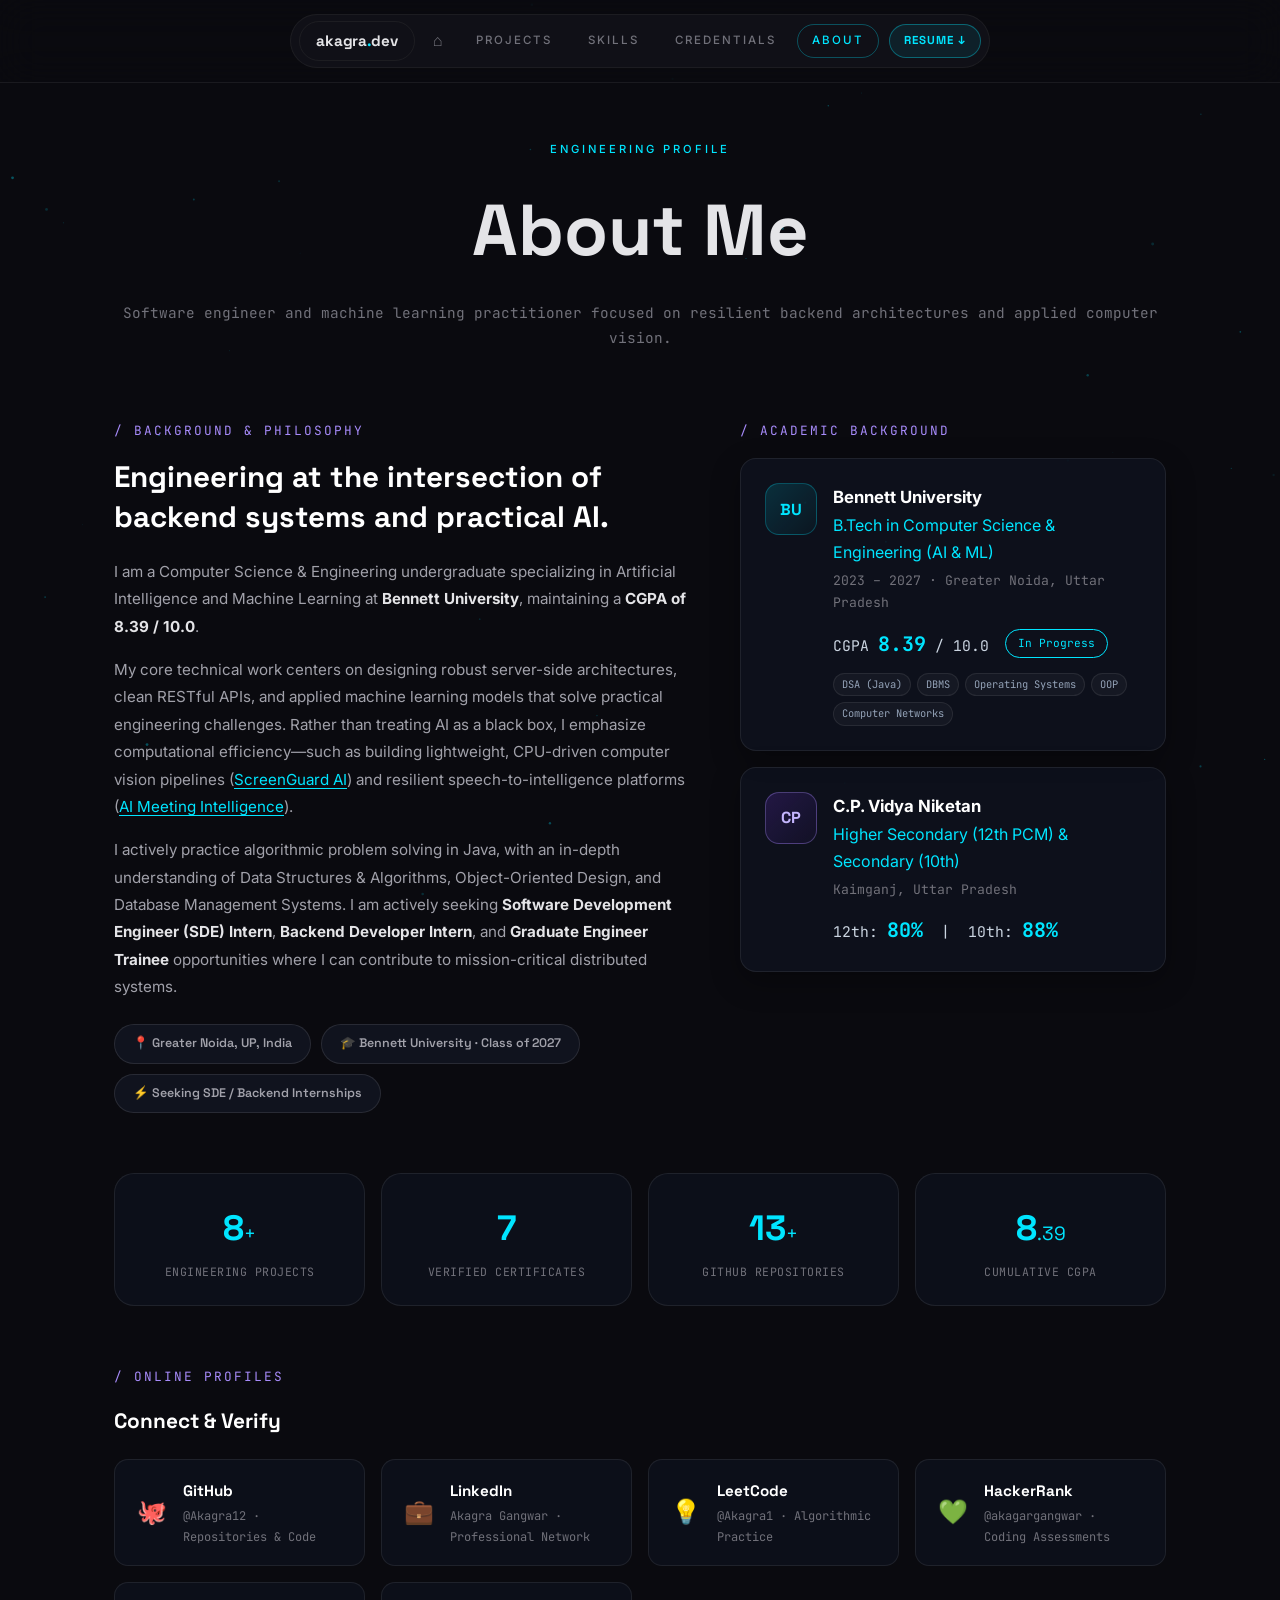
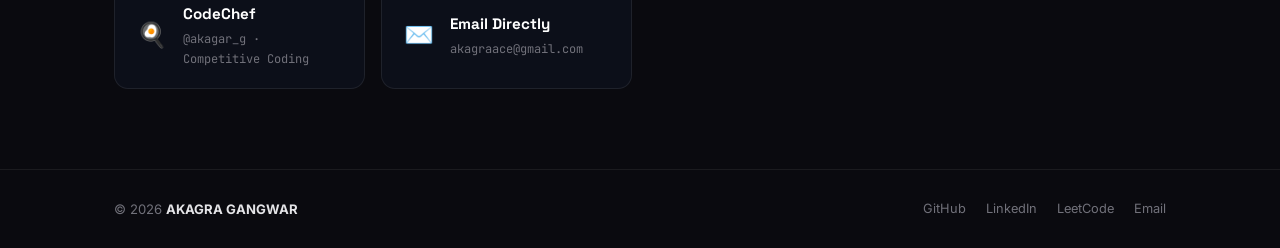
==== commit b5da953e: "feat: complete portfolio audit and pre-deployment polish" ====
--- a/about.html
+++ b/about.html
@@ -3,83 +3,190 @@
 <head>
     <meta charset="UTF-8">
     <meta name="viewport" content="width=device-width, initial-scale=1.0">
-    <title>Persona - Akagra Gangwar</title>
+    <title>About — Akagra Gangwar | Software Engineer &amp; AI Developer</title>
+    <meta name="description" content="About Akagra Gangwar: Computer Science Engineering (AI &amp; ML) undergraduate at Bennett University (CGPA 8.39/10). Specializing in backend development, scalable REST APIs, and applied machine learning.">
     <link rel="preconnect" href="https://fonts.googleapis.com">
     <link rel="preconnect" href="https://fonts.gstatic.com" crossorigin>
-    <link href="https://fonts.googleapis.com/css2?family=Inter:wght@300;400;500;600;700;800;900&family=Space+Grotesk:wght@400;500;600;700;800&family=JetBrains+Mono:wght@400;500&display=swap" rel="stylesheet">
+    <link href="https://fonts.googleapis.com/css2?family=Inter:wght@300;400;500;600;700;800;900&family=Space+Grotesk:wght@400;500;600;700;800&family=JetBrains+Mono:wght@400;500;600&display=swap" rel="stylesheet">
     <link rel="stylesheet" href="style.css">
     <link rel="stylesheet" href="pages.css">
 </head>
 <body>
     <div class="cursor-glow" id="cursorGlow"></div>
     <canvas id="particleCanvas"></canvas>
+
+    <!-- Navigation -->
     <nav class="navbar" id="navbar">
         <div class="nav-center">
             <a href="index.html" class="nav-logo-box">akagra<span class="logo-dot">.</span>dev</a>
             <a href="index.html" class="nav-home" aria-label="Home">⌂</a>
             <a href="projects.html" class="nav-link">PROJECTS</a>
+            <a href="skills.html" class="nav-link">SKILLS</a>
             <a href="credentials.html" class="nav-link">CREDENTIALS</a>
-            <a href="skills.html" class="nav-link">FORGE</a>
-            <a href="about.html" class="nav-link active">PERSONA</a>
+            <a href="about.html" class="nav-link active">ABOUT</a>
+            <a href="resume.pdf" target="_blank" rel="noopener noreferrer" class="nav-resume-btn">RESUME <span class="nav-resume-arrow">↓</span></a>
         </div>
         <button class="nav-toggle" id="navToggle" aria-label="Menu"><span></span><span></span><span></span></button>
     </nav>
-    <div class="mobile-menu" id="mobileMenu"><a href="index.html" class="mobile-link">HOME</a><a href="projects.html" class="mobile-link">PROJECTS</a><a href="credentials.html" class="mobile-link">CREDENTIALS</a><a href="skills.html" class="mobile-link">FORGE</a><a href="about.html" class="mobile-link">PERSONA</a></div>
+    <div class="mobile-menu" id="mobileMenu">
+        <a href="index.html" class="mobile-link">HOME</a>
+        <a href="projects.html" class="mobile-link">PROJECTS</a>
+        <a href="skills.html" class="mobile-link">SKILLS</a>
+        <a href="credentials.html" class="mobile-link">CREDENTIALS</a>
+        <a href="about.html" class="mobile-link">ABOUT</a>
+        <a href="resume.pdf" target="_blank" rel="noopener noreferrer" class="mobile-link mobile-resume-link">RESUME (PDF) ↓</a>
+    </div>
 
-    <section class="page-hero"><div class="container">
-        <span class="section-tag cyan">WHO I AM</span>
-        <h1 class="page-title-big">Persona</h1>
-    </div></section>
+    <!-- Page Hero -->
+    <section class="page-hero">
+        <div class="container">
+            <span class="section-tag cyan">ENGINEERING PROFILE</span>
+            <h1 class="page-title-big">About Me</h1>
+            <p class="page-sub">Software engineer and machine learning practitioner focused on resilient backend architectures and applied computer vision.</p>
+        </div>
+    </section>
 
-    <section class="section"><div class="container">
-        <div class="persona-grid">
-            <div class="persona-left">
-                <h2 class="persona-hi">Hi, I'm Akagra</h2>
-                <p>B.Tech CSE (AI) student at <strong class="cyan-text">Bennett University</strong> — CGPA <strong class="cyan-text">8.39 / 10</strong>, graduating 2027. I build at the intersection of full-stack engineering and applied ML.</p>
-                <p>My current focus: AI-powered applications (Whisper + LLMs), real-time computer vision systems, and scalable MERN stack platforms. I believe in clean architecture, meaningful products, and building systems that solve real-world problems.</p>
-                <div class="persona-badges">
-                    <span class="p-badge">Greater Noida, India</span>
-                    <span class="p-badge">Bennett University · 2027</span>
+    <section class="section" style="padding-top: 10px;">
+        <div class="container">
+
+            <!-- Profile & Background Grid -->
+            <div class="persona-grid">
+                <div class="persona-left">
+                    <span class="about-slash">/ BACKGROUND &amp; PHILOSOPHY</span>
+                    <h2 class="persona-hi">Engineering at the intersection of backend systems and practical AI.</h2>
+                    <p>I am a Computer Science &amp; Engineering undergraduate specializing in Artificial Intelligence and Machine Learning at <strong class="cyan-text">Bennett University</strong>, maintaining a <strong>CGPA of 8.39 / 10.0</strong>.</p>
+                    <p>My core technical work centers on designing robust server-side architectures, clean RESTful APIs, and applied machine learning models that solve practical engineering challenges. Rather than treating AI as a black box, I emphasize computational efficiency—such as building lightweight, CPU-driven computer vision pipelines (<a href="projects.html" class="inline-link">ScreenGuard AI</a>) and resilient speech-to-intelligence platforms (<a href="projects.html" class="inline-link">AI Meeting Intelligence</a>).</p>
+                    <p>I actively practice algorithmic problem solving in Java, with an in-depth understanding of Data Structures &amp; Algorithms, Object-Oriented Design, and Database Management Systems. I am actively seeking <strong>Software Development Engineer (SDE) Intern</strong>, <strong>Backend Developer Intern</strong>, and <strong>Graduate Engineer Trainee</strong> opportunities where I can contribute to mission-critical distributed systems.</p>
+                    
+                    <div class="persona-badges">
+                        <span class="p-badge">📍 Greater Noida, UP, India</span>
+                        <span class="p-badge">🎓 Bennett University · Class of 2027</span>
+                        <span class="p-badge">⚡ Seeking SDE / Backend Internships</span>
+                    </div>
                 </div>
-            </div>
-            <div class="persona-right">
-                <h3>Education</h3>
-                <div class="edu-card">
-                    <div class="edu-logo">BU</div>
-                    <div class="edu-info">
-                        <h4>Bennett University</h4>
-                        <p class="cyan-text">B.Tech in Computer Science & Engineering (AI)</p>
-                        <p class="edu-year">2023 – 2027</p>
-                        <div class="edu-stat">
-                            <span class="edu-cgpa">CGPA <strong class="cyan-text">8.39</strong> /10</span>
-                            <span class="edu-yr-badge">3rd Year</span>
+
+                <div class="persona-right">
+                    <span class="about-slash">/ ACADEMIC BACKGROUND</span>
+                    <div class="edu-card-container">
+                        <!-- Bennett University -->
+                        <div class="edu-card">
+                            <div class="edu-logo">BU</div>
+                            <div class="edu-info">
+                                <h4>Bennett University</h4>
+                                <p class="cyan-text">B.Tech in Computer Science &amp; Engineering (AI &amp; ML)</p>
+                                <p class="edu-year">2023 – 2027 · Greater Noida, Uttar Pradesh</p>
+                                <div class="edu-stat">
+                                    <span class="edu-cgpa">CGPA <strong class="cyan-text">8.39</strong> / 10.0</span>
+                                    <span class="edu-yr-badge">In Progress</span>
+                                </div>
+                                <div class="edu-coursework">
+                                    <span>DSA (Java)</span><span>DBMS</span><span>Operating Systems</span><span>OOP</span><span>Computer Networks</span>
+                                </div>
+                            </div>
+                        </div>
+
+                        <!-- C.P. Vidya Niketan -->
+                        <div class="edu-card" style="margin-top: 16px;">
+                            <div class="edu-logo cp">CP</div>
+                            <div class="edu-info">
+                                <h4>C.P. Vidya Niketan</h4>
+                                <p class="cyan-text">Higher Secondary (12th PCM) &amp; Secondary (10th)</p>
+                                <p class="edu-year">Kaimganj, Uttar Pradesh</p>
+                                <div class="edu-stat">
+                                    <span class="edu-cgpa">12th: <strong class="cyan-text">80%</strong> &nbsp;|&nbsp; 10th: <strong class="cyan-text">88%</strong></span>
+                                </div>
+                            </div>
                         </div>
                     </div>
                 </div>
             </div>
+
+            <!-- Verified Key Metrics -->
+            <div class="stats-row">
+                <div class="stat-box">
+                    <span class="stat-num cyan-text" data-count="8">0</span><span class="stat-plus">+</span>
+                    <p>ENGINEERING PROJECTS</p>
+                </div>
+                <div class="stat-box">
+                    <span class="stat-num cyan-text" data-count="7">0</span>
+                    <p>VERIFIED CERTIFICATES</p>
+                </div>
+                <div class="stat-box">
+                    <span class="stat-num cyan-text" data-count="14">0</span><span class="stat-plus">+</span>
+                    <p>GITHUB REPOSITORIES</p>
+                </div>
+                <div class="stat-box">
+                    <span class="stat-num cyan-text" data-count="8">0</span><span class="stat-plus">.39</span>
+                    <p>CUMULATIVE CGPA</p>
+                </div>
+            </div>
+
+            <!-- Connect & Social Profiles -->
+            <div class="connect-section">
+                <span class="about-slash">/ ONLINE PROFILES</span>
+                <h3 class="find-title">Connect &amp; Verify</h3>
+                <div class="social-grid">
+                    <a href="https://github.com/Akagra12" target="_blank" rel="noopener noreferrer" class="social-card">
+                        <div class="social-icon">🐙</div>
+                        <div>
+                            <strong>GitHub</strong>
+                            <p>@Akagra12 · Repositories &amp; Code</p>
+                        </div>
+                    </a>
+                    <a href="https://linkedin.com/in/akagra-gangwar-0a6770281" target="_blank" rel="noopener noreferrer" class="social-card">
+                        <div class="social-icon">💼</div>
+                        <div>
+                            <strong>LinkedIn</strong>
+                            <p>Akagra Gangwar · Professional Network</p>
+                        </div>
+                    </a>
+                    <a href="https://leetcode.com/u/Akagra1/" target="_blank" rel="noopener noreferrer" class="social-card">
+                        <div class="social-icon">💡</div>
+                        <div>
+                            <strong>LeetCode</strong>
+                            <p>@Akagra1 · Algorithmic Practice</p>
+                        </div>
+                    </a>
+                    <a href="https://www.hackerrank.com/profile/akagargangwar" target="_blank" rel="noopener noreferrer" class="social-card">
+                        <div class="social-icon">💚</div>
+                        <div>
+                            <strong>HackerRank</strong>
+                            <p>@akagargangwar · Coding Assessments</p>
+                        </div>
+                    </a>
+                    <a href="https://www.codechef.com/users/akagar_g" target="_blank" rel="noopener noreferrer" class="social-card">
+                        <div class="social-icon">🍳</div>
+                        <div>
+                            <strong>CodeChef</strong>
+                            <p>@akagar_g · Competitive Coding</p>
+                        </div>
+                    </a>
+                    <a href="mailto:akagraace@gmail.com" class="social-card">
+                        <div class="social-icon">✉️</div>
+                        <div>
+                            <strong>Email Directly</strong>
+                            <p>akagraace@gmail.com</p>
+                        </div>
+                    </a>
+                </div>
+            </div>
+
         </div>
+    </section>
 
-        <!-- Stats -->
-        <div class="stats-row">
-            <div class="stat-box"><span class="stat-num cyan-text" data-count="7">0</span><span class="stat-plus">+</span><p>Projects Built</p></div>
-            <div class="stat-box"><span class="stat-num cyan-text" data-count="13">0</span><span class="stat-plus">+</span><p>GitHub Repos</p></div>
-            <div class="stat-box"><span class="stat-num cyan-text" data-count="11">0</span><span class="stat-plus">+</span><p>CodeChef Contests</p></div>
-            <div class="stat-box"><span class="stat-num cyan-text" data-count="7">0</span><span class="stat-plus">+</span><p>Certifications</p></div>
+    <!-- Footer -->
+    <footer class="footer">
+        <div class="container footer-content">
+            <p>© 2026 <strong>AKAGRA GANGWAR</strong></p>
+            <div class="footer-links">
+                <a href="https://github.com/Akagra12" target="_blank" rel="noopener noreferrer">GitHub</a>
+                <a href="https://linkedin.com/in/akagra-gangwar-0a6770281" target="_blank" rel="noopener noreferrer">LinkedIn</a>
+                <a href="https://leetcode.com/u/Akagra1/" target="_blank" rel="noopener noreferrer">LeetCode</a>
+                <a href="mailto:akagraace@gmail.com">Email</a>
+            </div>
         </div>
+    </footer>
 
-        <!-- Find me on -->
-        <h3 class="find-title">Find me on</h3>
-        <div class="social-grid">
-            <a href="https://github.com/Akagra12" target="_blank" class="social-card"><div class="social-icon">🐙</div><div><strong>GitHub</strong><p>Akagra12</p></div></a>
-            <a href="https://linkedin.com/in/akagra-gangwar-0a6770281" target="_blank" class="social-card"><div class="social-icon">💼</div><div><strong>LinkedIn</strong><p>akagra-gangwar</p></div></a>
-            <a href="https://leetcode.com/u/MrShark01/" target="_blank" class="social-card"><div class="social-icon">💡</div><div><strong>LeetCode</strong><p>MrShark01</p></div></a>
-            <a href="https://www.hackerrank.com/profile/akagargangwar" target="_blank" class="social-card"><div class="social-icon">💚</div><div><strong>HackerRank</strong><p>akagargangwar</p></div></a>
-            <a href="https://www.codechef.com/users/akagar_g" target="_blank" class="social-card"><div class="social-icon">🍳</div><div><strong>CodeChef</strong><p>akagar_g</p></div></a>
-            <a href="mailto:akagraace@gmail.com" class="social-card"><div class="social-icon">✉️</div><div><strong>Email</strong><p>akagraace@gmail.com</p></div></a>
-        </div>
-    </div></section>
-
-    <footer class="footer"><div class="container footer-content"><p>© 2026 <strong>AKAGRA GANGWAR</strong></p><div class="footer-links"><a href="https://github.com/Akagra12" target="_blank">GitHub</a><a href="https://linkedin.com/in/akagra-gangwar-0a6770281" target="_blank">LinkedIn</a></div></div></footer>
     <script src="script.js"></script>
 </body>
 </html>
--- a/style.css
+++ b/style.css
@@ -43,6 +43,12 @@
   text-decoration: none
 }
 
+:focus-visible {
+  outline: 2px solid #00e5ff;
+  outline-offset: 3px;
+  border-radius: 4px;
+}
+
 .container {
   max-width: 1100px;
   margin: 0 auto;
@@ -235,144 +241,462 @@
   color: var(--accent2)
 }
 
-/* ===== HERO (Home) ===== */
+/* ===== HERO (Home — Reference Image 2 Redesign) ===== */
 .hero {
   min-height: 100vh;
   display: flex;
   align-items: center;
   justify-content: center;
-  text-align: center;
-  padding: 120px 24px 80px;
-  position: relative
-}
-
-.hero-photo-wrap {
-  position: absolute;
-  top: 90px;
-  right: 60px;
-  z-index: 2;
-  width: 130px;
-  height: 130px;
+  padding: 130px 24px 80px;
+  position: relative;
+  background: radial-gradient(ellipse at 75% 25%, rgba(124, 58, 237, 0.16) 0%, transparent 55%),
+              radial-gradient(ellipse at 15% 70%, rgba(0, 229, 255, 0.08) 0%, transparent 50%);
+}
+
+.hero-container {
+  max-width: 1180px;
+  width: 100%;
+  margin: 0 auto;
+  display: grid;
+  grid-template-columns: 1.15fr 0.85fr;
+  gap: 50px;
+  align-items: center;
+  z-index: 1;
+}
+
+.hero-left {
+  text-align: left;
+}
+
+/* Badge (Ref Image 2) */
+.hero-badge {
+  display: inline-flex;
+  align-items: center;
+  gap: 9px;
+  padding: 7px 18px;
+  border-radius: 50px;
+  background: rgba(124, 58, 237, 0.12);
+  border: 1px solid rgba(167, 139, 250, 0.32);
+  box-shadow: 0 0 24px rgba(124, 58, 237, 0.18);
+  margin-bottom: 22px;
+  width: fit-content;
+  backdrop-filter: blur(10px);
+}
+
+.badge-dot {
+  width: 8px;
+  height: 8px;
   border-radius: 50%;
-  padding: 3px;
-  background: linear-gradient(135deg, #00e5ff, rgba(124,58,237,0.6));
-  box-shadow: 0 0 30px rgba(0,229,255,0.15), 0 0 60px rgba(0,229,255,0.05);
-  animation: photoGlow 4s ease-in-out infinite alternate;
-  opacity: 0;
-  animation: fadeUp .7s ease .2s forwards, photoGlow 4s ease-in-out 1s infinite alternate
-}
-
-.hero-photo {
-  width: 100%;
-  height: 100%;
-  border-radius: 50%;
-  object-fit: cover;
-  object-position: center 15%;
-  display: block
-}
-
-@keyframes photoGlow {
-  0% { box-shadow: 0 0 20px rgba(0,229,255,0.12), 0 0 40px rgba(0,229,255,0.04) }
-  100% { box-shadow: 0 0 35px rgba(0,229,255,0.2), 0 0 70px rgba(0,229,255,0.08) }
-}
-
-.hero-content {
-  max-width: 720px;
-  z-index: 1
-}
-
-.hero-greeting {
-  font-size: .95rem;
-  color: var(--text3);
-  letter-spacing: 3px;
-  margin-bottom: 12px;
-  opacity: 0;
-  animation: fadeUp .7s ease .1s forwards
-}
-
-.hero-name {
-  font-family: 'Space Grotesk', sans-serif;
-  font-size: clamp(3rem, 8vw, 5.5rem);
+  background: #10b981;
+  box-shadow: 0 0 10px #10b981;
+  animation: pulseDot 2s infinite ease-in-out;
+}
+
+@keyframes pulseDot {
+  0%, 100% { transform: scale(1); opacity: 1; }
+  50% { transform: scale(1.3); opacity: 0.7; }
+}
+
+.badge-text {
+  font-family: 'JetBrains Mono', monospace;
+  font-size: 0.76rem;
+  font-weight: 600;
+  letter-spacing: 0.6px;
+  color: #c4b5fd;
+}
+
+/* Main Title (Ref Image 2) */
+.hero-main-title {
+  font-family: 'Space Grotesk', sans-serif;
+  font-size: clamp(2.8rem, 5.2vw, 4.3rem);
   font-weight: 800;
   line-height: 1.05;
-  margin-bottom: 20px;
-  opacity: 0;
-  animation: fadeUp .7s ease .25s forwards;
-  background: linear-gradient(135deg, var(--text), var(--accent2));
-  -webkit-background-clip: text;
-  -webkit-text-fill-color: transparent;
-  background-clip: text
-}
-
-.hero-title {
-  font-size: 1.1rem;
-  color: var(--text2);
-  margin-bottom: 14px;
-  opacity: 0;
-  animation: fadeUp .7s ease .4s forwards
-}
-
-.text-gradient {
-  background: linear-gradient(90deg, var(--accent2), var(--blue));
+  letter-spacing: -1.5px;
+  margin-bottom: 12px;
+  color: #ffffff;
+}
+
+.hero-gradient-text {
+  background: linear-gradient(135deg, #ffffff 10%, #c4b5fd 55%, #00e5ff 100%);
   -webkit-background-clip: text;
   -webkit-text-fill-color: transparent;
   background-clip: text;
-  font-weight: 600
-}
-
-.hero-desc {
-  font-size: .95rem;
+}
+
+/* Typewriter Subtitle (Ref Image 2) */
+.hero-type-wrap {
+  font-family: 'Space Grotesk', sans-serif;
+  font-size: clamp(1.15rem, 2.2vw, 1.45rem);
+  font-weight: 600;
+  color: #a78bfa;
+  margin-bottom: 16px;
+  min-height: 32px;
+  display: flex;
+  align-items: center;
+}
+
+.type-cursor {
+  color: #00e5ff;
+  font-weight: 300;
+  animation: blinkCursor 1s step-end infinite;
+  margin-left: 2px;
+}
+
+@keyframes blinkCursor {
+  0%, 100% { opacity: 1; }
+  50% { opacity: 0; }
+}
+
+/* Description Pitch */
+.hero-pitch {
+  font-size: 0.95rem;
+  color: var(--text2);
+  line-height: 1.7;
+  max-width: 540px;
+  margin-bottom: 24px;
+}
+
+/* Tech Pills (Ref Image 2) */
+.hero-tech-pills {
+  display: flex;
+  flex-wrap: wrap;
+  gap: 8px;
+  margin-bottom: 30px;
+}
+
+.tech-pill {
+  font-family: 'JetBrains Mono', monospace;
+  font-size: 0.76rem;
+  font-weight: 500;
+  color: #94a3b8;
+  background: rgba(18, 22, 34, 0.75);
+  border: 1px solid rgba(255, 255, 255, 0.09);
+  padding: 5px 14px;
+  border-radius: 50px;
+  backdrop-filter: blur(8px);
+  transition: all 0.3s;
+}
+
+.tech-pill:hover {
+  color: #00e5ff;
+  border-color: rgba(0, 229, 255, 0.35);
+  background: rgba(0, 229, 255, 0.06);
+  transform: translateY(-2px);
+}
+
+/* Action Buttons (Ref Image 2) */
+.hero-actions {
+  display: flex;
+  gap: 14px;
+  align-items: center;
+  margin-bottom: 30px;
+  flex-wrap: wrap;
+}
+
+.hero-btn-primary {
+  display: inline-flex;
+  align-items: center;
+  gap: 8px;
+  padding: 12px 28px;
+  border-radius: 50px;
+  background: rgba(18, 16, 32, 0.85);
+  border: 1.5px solid rgba(167, 139, 250, 0.45);
+  box-shadow: 0 0 24px rgba(124, 58, 237, 0.28), inset 0 0 12px rgba(124, 58, 237, 0.12);
+  color: #ffffff;
+  font-family: 'Space Grotesk', sans-serif;
+  font-size: 0.88rem;
+  font-weight: 700;
+  letter-spacing: 0.5px;
+  transition: all 0.3s;
+}
+
+.hero-btn-primary:hover {
+  border-color: #00e5ff;
+  box-shadow: 0 0 35px rgba(0, 229, 255, 0.4);
+  transform: translateY(-2px);
+  color: #00e5ff;
+}
+
+.hero-btn-secondary {
+  display: inline-flex;
+  align-items: center;
+  gap: 8px;
+  padding: 12px 26px;
+  border-radius: 50px;
+  background: rgba(0, 229, 255, 0.08);
+  border: 1.5px solid rgba(0, 229, 255, 0.4);
+  color: #00e5ff;
+  font-family: 'Space Grotesk', sans-serif;
+  font-size: 0.88rem;
+  font-weight: 700;
+  letter-spacing: 0.5px;
+  transition: all 0.3s;
+}
+
+.hero-btn-secondary:hover {
+  background: #00e5ff;
+  color: #0a0a0f;
+  box-shadow: 0 0 28px rgba(0, 229, 255, 0.45);
+  transform: translateY(-2px);
+}
+
+.hero-btn-glass {
+  display: inline-flex;
+  align-items: center;
+  gap: 8px;
+  padding: 12px 22px;
+  border-radius: 50px;
+  background: rgba(255, 255, 255, 0.03);
+  border: 1.5px solid rgba(255, 255, 255, 0.1);
+  color: #94a3b8;
+  font-family: 'Space Grotesk', sans-serif;
+  font-size: 0.88rem;
+  font-weight: 600;
+  transition: all 0.3s;
+}
+
+.hero-btn-glass:hover {
+  color: #ffffff;
+  border-color: rgba(255, 255, 255, 0.3);
+  background: rgba(255, 255, 255, 0.06);
+  transform: translateY(-2px);
+}
+
+/* Social Row (Ref Image 2) */
+.hero-social-row {
+  display: flex;
+  gap: 12px;
+  align-items: center;
+}
+
+.social-glass-btn {
+  width: 44px;
+  height: 44px;
+  border-radius: 12px;
+  display: flex;
+  align-items: center;
+  justify-content: center;
+  background: rgba(22, 22, 34, 0.7);
+  border: 1px solid rgba(255, 255, 255, 0.09);
+  color: #94a3b8;
+  box-shadow: 0 4px 15px rgba(0, 0, 0, 0.3);
+  transition: all 0.3s ease;
+}
+
+.social-glass-btn:hover {
+  color: #00e5ff;
+  border-color: rgba(0, 229, 255, 0.4);
+  background: rgba(0, 229, 255, 0.08);
+  box-shadow: 0 0 18px rgba(0, 229, 255, 0.22);
+  transform: translateY(-3px);
+}
+
+/* Right Column (Hero Visual & Console Card) */
+.hero-right {
+  display: flex;
+  justify-content: center;
+  position: relative;
+}
+
+.hero-console-card {
+  width: 100%;
+  max-width: 460px;
+  background: rgba(14, 18, 28, 0.75);
+  border: 1px solid rgba(167, 139, 250, 0.25);
+  border-radius: var(--radius);
+  backdrop-filter: blur(16px);
+  -webkit-backdrop-filter: blur(16px);
+  padding: 24px;
+  box-shadow: 0 20px 50px rgba(0, 0, 0, 0.5), 0 0 35px rgba(124, 58, 237, 0.12);
+  position: relative;
+  transition: all 0.4s ease;
+}
+
+.hero-console-card:hover {
+  border-color: rgba(0, 229, 255, 0.4);
+  box-shadow: 0 25px 60px rgba(0, 0, 0, 0.6), 0 0 40px rgba(0, 229, 255, 0.15);
+  transform: translateY(-4px);
+}
+
+.console-header {
+  display: flex;
+  align-items: center;
+  justify-content: space-between;
+  border-bottom: 1px solid rgba(255, 255, 255, 0.07);
+  padding-bottom: 14px;
+  margin-bottom: 18px;
+}
+
+.console-dots {
+  display: flex;
+  gap: 7px;
+}
+
+.console-dot {
+  width: 11px;
+  height: 11px;
+  border-radius: 50%;
+}
+
+.dot-red { background: #ef4444; }
+.dot-yellow { background: #f59e0b; }
+.dot-green { background: #10b981; }
+
+.console-title {
+  font-family: 'JetBrains Mono', monospace;
+  font-size: 0.75rem;
   color: var(--text3);
-  max-width: 520px;
-  margin: 0 auto 36px;
-  opacity: 0;
-  animation: fadeUp .7s ease .5s forwards
-}
-
-.hero-cta {
-  display: flex;
+}
+
+.console-avatar-row {
+  display: flex;
+  align-items: center;
   gap: 16px;
-  justify-content: center;
-  opacity: 0;
-  animation: fadeUp .7s ease .6s forwards
-}
-
-.btn {
-  padding: 14px 32px;
+  margin-bottom: 20px;
+  padding: 12px;
+  background: rgba(22, 28, 44, 0.5);
+  border-radius: var(--radius-sm);
+  border: 1px solid rgba(255, 255, 255, 0.06);
+}
+
+.console-avatar {
+  width: 58px;
+  height: 58px;
+  border-radius: 50%;
+  object-fit: cover;
+  border: 2px solid #00e5ff;
+  box-shadow: 0 0 15px rgba(0, 229, 255, 0.35);
+}
+
+.console-profile-info h4 {
+  font-family: 'Space Grotesk', sans-serif;
+  font-size: 1.05rem;
+  font-weight: 700;
+  color: #ffffff;
+}
+
+.console-profile-info p {
+  font-size: 0.78rem;
+  color: #00e5ff;
+  font-family: 'JetBrains Mono', monospace;
+}
+
+.console-metrics-grid {
+  display: grid;
+  grid-template-columns: 1fr 1fr;
+  gap: 10px;
+  margin-bottom: 18px;
+}
+
+.console-metric-item {
+  background: rgba(18, 24, 38, 0.6);
+  border: 1px solid rgba(255, 255, 255, 0.05);
+  border-radius: 10px;
+  padding: 10px 12px;
+}
+
+.metric-label {
+  font-family: 'JetBrains Mono', monospace;
+  font-size: 0.68rem;
+  color: var(--text3);
+  text-transform: uppercase;
+  letter-spacing: 0.5px;
+  display: block;
+}
+
+.metric-value {
+  font-family: 'Space Grotesk', sans-serif;
+  font-size: 0.95rem;
+  font-weight: 700;
+  color: #c4b5fd;
+  margin-top: 2px;
+  display: block;
+}
+
+.console-flagship-box {
+  background: rgba(124, 58, 237, 0.08);
+  border: 1px solid rgba(167, 139, 250, 0.2);
+  border-radius: 10px;
+  padding: 12px;
+  font-family: 'JetBrains Mono', monospace;
+  font-size: 0.74rem;
+  color: #cbd5e1;
+  line-height: 1.6;
+}
+
+.flagship-highlight {
+  color: #00e5ff;
+  font-weight: 600;
+}
+
+/* Nav Resume CTA */
+.nav-resume-btn {
+  font-family: 'Space Grotesk', sans-serif;
+  font-size: 0.72rem;
+  font-weight: 700;
+  letter-spacing: 1px;
+  color: #00e5ff;
+  padding: 6px 14px;
   border-radius: 50px;
-  font-size: .85rem;
-  font-weight: 600;
-  letter-spacing: 1px;
-  transition: all .3s;
-  cursor: pointer;
-  border: none
-}
-
-.btn-primary {
-  background: linear-gradient(135deg, var(--accent), #6d28d9);
-  color: #fff;
-  box-shadow: 0 4px 24px var(--glow)
-}
-
-.btn-primary:hover {
-  transform: translateY(-3px) scale(1.02);
-  box-shadow: 0 8px 36px var(--glow)
-}
-
-.btn-outline {
-  border: 1.5px solid var(--border);
-  color: var(--text2);
-  background: transparent
-}
-
-.btn-outline:hover {
-  border-color: var(--accent);
-  color: var(--accent2)
+  background: rgba(0, 229, 255, 0.08);
+  border: 1px solid rgba(0, 229, 255, 0.35);
+  transition: all 0.3s;
+  display: inline-flex;
+  align-items: center;
+  gap: 4px;
+  margin-left: 4px;
+}
+
+.nav-resume-btn:hover {
+  background: #00e5ff;
+  color: #0a0a0f;
+  box-shadow: 0 0 16px rgba(0, 229, 255, 0.4);
+}
+
+.mobile-resume-link {
+  color: #00e5ff !important;
+  font-weight: 700;
+}
+
+/* Responsive queries */
+@media (max-width: 960px) {
+  .hero-container {
+    grid-template-columns: 1fr;
+    text-align: center;
+    gap: 40px;
+  }
+  .hero-left {
+    text-align: center;
+  }
+  .hero-badge {
+    margin-left: auto;
+    margin-right: auto;
+  }
+  .hero-type-wrap {
+    justify-content: center;
+  }
+  .hero-pitch {
+    margin-left: auto;
+    margin-right: auto;
+  }
+  .hero-tech-pills {
+    justify-content: center;
+  }
+  .hero-actions {
+    justify-content: center;
+  }
+  .hero-social-row {
+    justify-content: center;
+  }
+  .hero-console-card {
+    max-width: 440px;
+    margin: 0 auto;
+  }
 }
 
 .scroll-indicator {
   position: absolute;
-  bottom: 28px;
+  bottom: 24px;
   left: 50%;
   transform: translateX(-50%);
   display: flex;
--- a/pages.css
+++ b/pages.css
@@ -7,137 +7,1402 @@
 .page-hero-left{text-align:left}
 .page-hero-left .page-desc{margin-left:0}
 
-/* ===== PROJECTS PAGE ===== */
-.works-grid{display:grid;grid-template-columns:repeat(auto-fill,minmax(320px,1fr));gap:28px}
-.work-card{background:var(--card);border:1px solid var(--border);border-radius:var(--radius);overflow:hidden;transition:all .4s;perspective:600px}
-.work-card:hover{border-color:rgba(0,229,255,0.3);transform:translateY(-6px);box-shadow:0 20px 50px rgba(0,229,255,0.07)}
-.work-thumb{height:200px;overflow:hidden;position:relative}
-.work-thumb-inner{width:100%;height:100%;display:flex;flex-direction:column;align-items:center;justify-content:center;gap:8px;transition:transform .5s}
-.work-card:hover .work-thumb-inner{transform:scale(1.05)}
-.ai-bg{background:linear-gradient(135deg,#0d1117,#1a1a3e,#0d2137)}
-.cv-bg{background:linear-gradient(135deg,#0d1117,#1a2e1a,#0d2137)}
-.dl-bg{background:linear-gradient(135deg,#1a0d21,#2e1a2e,#0d1117)}
-.mern-bg{background:linear-gradient(135deg,#0d1117,#1a2e2e,#172337)}
-.ml-bg{background:linear-gradient(135deg,#0d1117,#2e2e1a,#1a1a0d)}
-.web-bg{background:linear-gradient(135deg,#0d1117,#1a1a2e,#2e0d1a)}
-.thumb-icon{font-size:3rem;filter:drop-shadow(0 0 20px rgba(0,229,255,0.3))}
-.thumb-label{font-size:.7rem;letter-spacing:2px;color:var(--text3);text-transform:uppercase;font-family:'JetBrains Mono',monospace}
-.work-card h3{font-family:'Space Grotesk',sans-serif;font-size:1.15rem;font-weight:700;padding:20px 24px 8px}
-.work-card>p{padding:0 24px;font-size:.88rem;color:var(--text2);line-height:1.6}
-.work-toggles{display:flex;gap:8px;padding:16px 24px 8px}
-.toggle-btn{font-size:.65rem;padding:5px 14px;border-radius:4px;letter-spacing:1.5px;font-weight:700;cursor:pointer;transition:all .3s;border:1px solid var(--border);background:transparent;color:var(--text3);font-family:'JetBrains Mono',monospace}
-.toggle-btn.active{background:#00e5ff;color:#0a0a0f;border-color:#00e5ff}
-.toggle-content{padding:8px 24px 16px;font-size:.82rem;color:var(--text2);line-height:1.6;font-family:'JetBrains Mono',monospace}
-.toggle-content.hidden{display:none}
-.work-links{padding:8px 24px 20px;display:flex;gap:16px}
-.work-links a{font-size:.82rem;color:var(--text3);transition:color .3s;display:flex;align-items:center;gap:4px}
-.work-links a:hover{color:#00e5ff}
-
-/* ===== CREDENTIALS PAGE ===== */
-.filter-pills{display:flex;flex-wrap:wrap;gap:10px;margin-bottom:40px;justify-content:center}
-.pill{padding:8px 20px;border-radius:50px;font-size:.8rem;font-weight:500;cursor:pointer;transition:all .3s;
-  border:1px solid var(--border);background:transparent;color:var(--text3);display:flex;align-items:center;gap:8px}
-.pill.active{background:#00e5ff;color:#0a0a0f;border-color:#00e5ff}
-.pill-count{font-size:.7rem;background:rgba(255,255,255,0.15);padding:2px 8px;border-radius:50px}
-.pill.active .pill-count{background:rgba(0,0,0,0.2)}
-
-.cred-timeline{position:relative;display:flex;flex-direction:column;gap:16px;max-width:800px;margin:0 auto}
-.cred-entry{display:flex;align-items:center;gap:20px;text-decoration:none;transition:all .3s}
-.cred-entry:hover .cred-card-row{border-color:rgba(0,229,255,0.3);transform:translateX(8px);box-shadow:0 8px 30px rgba(0,229,255,0.06)}
-.cred-dot{width:10px;height:10px;min-width:10px;border-radius:50%;box-shadow:0 0 10px currentColor}
-.cred-dot.green{background:#00e5ff;color:#00e5ff}
-.cred-dot.orange{background:#f59e0b;color:#f59e0b}
-.cred-card-row{flex:1;display:flex;align-items:center;gap:16px;background:var(--card);border:1px solid var(--border);border-radius:var(--radius-sm);padding:16px 20px;transition:all .4s;backdrop-filter:blur(8px)}
-.cred-icon-box{width:48px;height:48px;min-width:48px;border-radius:12px;display:flex;align-items:center;justify-content:center;font-size:1.5rem;
-  background:linear-gradient(135deg,rgba(0,229,255,0.08),rgba(0,229,255,0.02));border:1px solid rgba(0,229,255,0.1)}
-.cred-info{flex:1}
-.cred-info h4{font-size:.95rem;font-weight:600}
-.cred-org{font-size:.8rem;color:#00e5ff;margin-top:2px}
-.cred-tags{display:flex;gap:6px;margin-top:8px;flex-wrap:wrap}
-.cred-tags span{font-size:.6rem;padding:2px 8px;border-radius:4px;background:rgba(0,229,255,0.06);color:var(--text3);letter-spacing:1px;font-family:'JetBrains Mono',monospace}
-
-/* ===== SKILLS/FORGE PAGE ===== */
-.globe-section{position:relative;width:100%;height:600px;margin-bottom:60px;overflow:hidden}
-.globe-canvas{position:absolute;top:0;left:50%;transform:translateX(-50%);width:600px;height:600px}
-.floating-skills{position:absolute;inset:0}
-.float-skill{position:absolute;left:var(--x);top:var(--y);padding:6px 16px;border-radius:8px;font-size:.78rem;font-weight:500;
-  background:rgba(22,22,30,0.85);border:1px solid rgba(0,229,255,0.15);color:var(--text);backdrop-filter:blur(6px);
-  animation:floatSkill 6s ease-in-out infinite;animation-delay:var(--delay);white-space:nowrap;
-  font-family:'JetBrains Mono',monospace;box-shadow:0 4px 20px rgba(0,0,0,0.3);
-  display:flex;align-items:center;gap:6px}
-.sk-icon{font-size:.9rem;line-height:1}
-.float-skill:hover{border-color:#00e5ff;box-shadow:0 0 20px rgba(0,229,255,0.15);transform:scale(1.1);z-index:10}
-@keyframes floatSkill{0%,100%{transform:translateY(0)}50%{transform:translateY(-12px)}}
+/* ===== PROJECTS PAGE (Phase 3 Upgrades) ===== */
+.project-filters {
+  display: flex;
+  flex-wrap: wrap;
+  gap: 10px;
+  justify-content: center;
+  margin-bottom: 36px;
+}
+
+.filter-pill {
+  font-family: 'Space Grotesk', sans-serif;
+  font-size: 0.82rem;
+  font-weight: 600;
+  padding: 8px 20px;
+  border-radius: 50px;
+  background: rgba(18, 22, 34, 0.75);
+  border: 1px solid rgba(255, 255, 255, 0.09);
+  color: var(--text3);
+  cursor: pointer;
+  transition: all 0.3s;
+  display: flex;
+  align-items: center;
+  gap: 8px;
+}
+
+.filter-pill:hover {
+  color: #ffffff;
+  border-color: rgba(0, 229, 255, 0.35);
+  transform: translateY(-2px);
+}
+
+.filter-pill.active {
+  background: #00e5ff;
+  color: #0a0a0f;
+  border-color: #00e5ff;
+  box-shadow: 0 0 20px rgba(0, 229, 255, 0.35);
+}
+
+.filter-pill .filter-count {
+  font-family: 'JetBrains Mono', monospace;
+  font-size: 0.7rem;
+  padding: 2px 7px;
+  border-radius: 50px;
+  background: rgba(255, 255, 255, 0.12);
+}
+
+.filter-pill.active .filter-count {
+  background: rgba(10, 10, 15, 0.2);
+  color: #0a0a0f;
+}
+
+.works-grid {
+  display: grid;
+  grid-template-columns: repeat(auto-fill, minmax(340px, 1fr));
+  gap: 28px;
+  margin-bottom: 60px;
+}
+
+.work-card {
+  background: var(--card);
+  border: 1px solid var(--border);
+  border-radius: var(--radius);
+  overflow: hidden;
+  transition: all .4s;
+  display: flex;
+  flex-direction: column;
+  position: relative;
+}
+
+.work-card:hover {
+  border-color: rgba(0, 229, 255, 0.35);
+  transform: translateY(-6px);
+  box-shadow: 0 20px 50px rgba(0, 229, 255, 0.08);
+}
+
+.work-card.flagship {
+  border-color: rgba(167, 139, 250, 0.35);
+  background: linear-gradient(180deg, rgba(22, 22, 34, 0.85) 0%, rgba(14, 18, 28, 0.9) 100%);
+  box-shadow: 0 10px 30px rgba(124, 58, 237, 0.08);
+}
+
+.work-card.flagship:hover {
+  border-color: #00e5ff;
+  box-shadow: 0 20px 55px rgba(0, 229, 255, 0.15);
+}
+
+.work-thumb {
+  height: 180px;
+  overflow: hidden;
+  position: relative;
+}
+
+.work-thumb-inner {
+  width: 100%;
+  height: 100%;
+  display: flex;
+  flex-direction: column;
+  align-items: center;
+  justify-content: center;
+  gap: 8px;
+  transition: transform .5s;
+}
+
+.work-card:hover .work-thumb-inner {
+  transform: scale(1.05);
+}
+
+.ai-bg { background: linear-gradient(135deg, #0d1117, #1a1a3e, #0d2137); }
+.cv-bg { background: linear-gradient(135deg, #0d1117, #1a2e1a, #0d2137); }
+.dl-bg { background: linear-gradient(135deg, #1a0d21, #2e1a2e, #0d1117); }
+.mern-bg { background: linear-gradient(135deg, #0d1117, #1a2e2e, #172337); }
+.ml-bg { background: linear-gradient(135deg, #0d1117, #2e2e1a, #1a1a0d); }
+.web-bg { background: linear-gradient(135deg, #0d1117, #1a1a2e, #2e0d1a); }
+
+.thumb-icon {
+  font-size: 2.8rem;
+  filter: drop-shadow(0 0 20px rgba(0, 229, 255, 0.3));
+}
+
+.thumb-label {
+  font-size: .68rem;
+  letter-spacing: 2px;
+  color: var(--text3);
+  text-transform: uppercase;
+  font-family: 'JetBrains Mono', monospace;
+}
+
+.card-top-badges {
+  position: absolute;
+  top: 14px;
+  left: 16px;
+  right: 16px;
+  display: flex;
+  justify-content: space-between;
+  align-items: center;
+  z-index: 2;
+}
+
+.badge-tag {
+  font-family: 'JetBrains Mono', monospace;
+  font-size: 0.65rem;
+  font-weight: 700;
+  padding: 4px 10px;
+  border-radius: 50px;
+  letter-spacing: 0.5px;
+  text-transform: uppercase;
+}
+
+.badge-flagship {
+  background: rgba(124, 58, 237, 0.25);
+  border: 1px solid rgba(167, 139, 250, 0.5);
+  color: #c4b5fd;
+  box-shadow: 0 0 12px rgba(124, 58, 237, 0.25);
+}
+
+.badge-cat {
+  background: rgba(10, 10, 15, 0.7);
+  border: 1px solid rgba(255, 255, 255, 0.1);
+  color: #00e5ff;
+}
+
+.work-body {
+  padding: 20px 24px;
+  display: flex;
+  flex-direction: column;
+  flex: 1;
+}
+
+.work-card h3 {
+  font-family: 'Space Grotesk', sans-serif;
+  font-size: 1.15rem;
+  font-weight: 700;
+  margin-bottom: 10px;
+  color: #ffffff;
+}
+
+.work-kpi-chip {
+  display: inline-flex;
+  align-items: center;
+  gap: 6px;
+  background: rgba(0, 229, 255, 0.08);
+  border: 1px solid rgba(0, 229, 255, 0.25);
+  color: #00e5ff;
+  font-family: 'JetBrains Mono', monospace;
+  font-size: 0.72rem;
+  font-weight: 600;
+  padding: 4px 12px;
+  border-radius: 6px;
+  margin-bottom: 12px;
+  width: fit-content;
+}
+
+.card-brief {
+  font-size: 0.86rem;
+  color: var(--text2);
+  line-height: 1.6;
+  margin-bottom: 16px;
+}
+
+.card-ps-grid {
+  display: flex;
+  flex-direction: column;
+  gap: 8px;
+  background: rgba(12, 16, 26, 0.6);
+  border: 1px solid rgba(255, 255, 255, 0.05);
+  border-radius: 10px;
+  padding: 12px;
+  margin-bottom: 16px;
+  font-size: 0.8rem;
+}
+
+.ps-item strong {
+  font-family: 'JetBrains Mono', monospace;
+  color: #a78bfa;
+  font-size: 0.72rem;
+  text-transform: uppercase;
+  display: block;
+  margin-bottom: 2px;
+}
+
+.ps-item span {
+  color: #cbd5e1;
+  line-height: 1.5;
+}
+
+.card-tech-pills {
+  display: flex;
+  flex-wrap: wrap;
+  gap: 6px;
+  margin-bottom: 16px;
+}
+
+.card-tech-pills span {
+  font-family: 'JetBrains Mono', monospace;
+  font-size: 0.68rem;
+  padding: 3px 10px;
+  border-radius: 50px;
+  background: rgba(255, 255, 255, 0.04);
+  border: 1px solid rgba(255, 255, 255, 0.08);
+  color: #94a3b8;
+}
+
+.work-actions {
+  margin-top: auto;
+  display: flex;
+  align-items: center;
+  justify-content: space-between;
+  padding-top: 14px;
+  border-top: 1px solid rgba(255, 255, 255, 0.06);
+}
+
+.work-actions-left {
+  display: flex;
+  gap: 14px;
+}
+
+.work-actions-left a {
+  font-size: 0.82rem;
+  color: var(--text3);
+  transition: all 0.3s;
+  display: inline-flex;
+  align-items: center;
+  gap: 4px;
+  font-family: 'Space Grotesk', sans-serif;
+  font-weight: 600;
+}
+
+.work-actions-left a:hover {
+  color: #00e5ff;
+}
+
+.btn-detail-trigger {
+  font-family: 'Space Grotesk', sans-serif;
+  font-size: 0.78rem;
+  font-weight: 700;
+  padding: 6px 14px;
+  border-radius: 50px;
+  background: rgba(124, 58, 237, 0.12);
+  border: 1px solid rgba(167, 139, 250, 0.35);
+  color: #c4b5fd;
+  cursor: pointer;
+  transition: all 0.3s;
+  display: inline-flex;
+  align-items: center;
+  gap: 5px;
+}
+
+.btn-detail-trigger:hover {
+  background: #00e5ff;
+  border-color: #00e5ff;
+  color: #0a0a0f;
+  box-shadow: 0 0 16px rgba(0, 229, 255, 0.4);
+}
+
+/* ===== MODAL DETAIL VIEW ===== */
+.project-modal-backdrop {
+  position: fixed;
+  inset: 0;
+  background: rgba(6, 9, 15, 0.88);
+  backdrop-filter: blur(14px);
+  -webkit-backdrop-filter: blur(14px);
+  z-index: 9999;
+  display: none;
+  align-items: center;
+  justify-content: center;
+  padding: 24px;
+  opacity: 0;
+  transition: opacity 0.3s ease;
+}
+
+.project-modal-backdrop.open {
+  display: flex;
+  opacity: 1;
+}
+
+.project-modal-dialog {
+  background: #0c101a;
+  border: 1px solid rgba(0, 229, 255, 0.3);
+  box-shadow: 0 25px 80px rgba(0, 0, 0, 0.8), 0 0 45px rgba(0, 229, 255, 0.15);
+  border-radius: 22px;
+  max-width: 820px;
+  width: 100%;
+  max-height: 88vh;
+  overflow-y: auto;
+  padding: 32px;
+  position: relative;
+  transform: translateY(20px);
+  transition: transform 0.3s ease;
+}
+
+.project-modal-backdrop.open .project-modal-dialog {
+  transform: translateY(0);
+}
+
+.modal-close-btn {
+  position: absolute;
+  top: 20px;
+  right: 20px;
+  width: 36px;
+  height: 36px;
+  border-radius: 50%;
+  border: 1px solid rgba(255, 255, 255, 0.12);
+  background: rgba(22, 28, 44, 0.8);
+  color: #cbd5e1;
+  font-size: 1.2rem;
+  display: flex;
+  align-items: center;
+  justify-content: center;
+  cursor: pointer;
+  transition: all 0.3s;
+}
+
+.modal-close-btn:hover {
+  background: #00e5ff;
+  color: #0a0a0f;
+  border-color: #00e5ff;
+}
+
+.modal-header {
+  margin-bottom: 24px;
+  padding-right: 40px;
+}
+
+.modal-badge-row {
+  display: flex;
+  gap: 8px;
+  align-items: center;
+  margin-bottom: 10px;
+}
+
+.modal-header h2 {
+  font-family: 'Space Grotesk', sans-serif;
+  font-size: clamp(1.4rem, 3vw, 1.85rem);
+  font-weight: 800;
+  color: #ffffff;
+}
+
+.modal-section {
+  margin-bottom: 24px;
+}
+
+.modal-section h4 {
+  font-family: 'Space Grotesk', sans-serif;
+  font-size: 0.95rem;
+  font-weight: 700;
+  color: #00e5ff;
+  letter-spacing: 0.5px;
+  text-transform: uppercase;
+  margin-bottom: 8px;
+  display: flex;
+  align-items: center;
+  gap: 8px;
+}
+
+.modal-section p, .modal-section li {
+  font-size: 0.88rem;
+  color: #cbd5e1;
+  line-height: 1.65;
+}
+
+.modal-section ul {
+  padding-left: 20px;
+}
+
+/* Architecture Diagram Styling */
+.arch-diagram-box {
+  background: rgba(15, 20, 32, 0.7);
+  border: 1px solid rgba(167, 139, 250, 0.25);
+  border-radius: 12px;
+  padding: 18px;
+  margin: 12px 0 18px;
+  overflow-x: auto;
+}
+
+.arch-flow {
+  display: flex;
+  align-items: center;
+  gap: 10px;
+  min-width: 600px;
+  padding: 8px 0;
+}
+
+.arch-node {
+  background: rgba(22, 28, 44, 0.9);
+  border: 1px solid rgba(0, 229, 255, 0.25);
+  border-radius: 8px;
+  padding: 10px 14px;
+  text-align: center;
+  flex: 1;
+}
+
+.arch-node-title {
+  font-family: 'Space Grotesk', sans-serif;
+  font-size: 0.78rem;
+  font-weight: 700;
+  color: #ffffff;
+  display: block;
+}
+
+.arch-node-sub {
+  font-family: 'JetBrains Mono', monospace;
+  font-size: 0.68rem;
+  color: #94a3b8;
+  display: block;
+  margin-top: 3px;
+}
+
+.arch-arrow {
+  color: #00e5ff;
+  font-weight: 700;
+  font-size: 1.1rem;
+}
+
+.modal-benchmarks-grid {
+  display: grid;
+  grid-template-columns: repeat(auto-fit, minmax(140px, 1fr));
+  gap: 12px;
+  margin: 12px 0;
+}
+
+.benchmark-card {
+  background: rgba(18, 24, 38, 0.75);
+  border: 1px solid rgba(255, 255, 255, 0.08);
+  border-radius: 10px;
+  padding: 12px;
+}
+
+.benchmark-card strong {
+  font-family: 'Space Grotesk', sans-serif;
+  font-size: 1.05rem;
+  color: #c4b5fd;
+  display: block;
+}
+
+.benchmark-card span {
+  font-family: 'JetBrains Mono', monospace;
+  font-size: 0.7rem;
+  color: var(--text3);
+  text-transform: uppercase;
+}
+
+.modal-actions {
+  display: flex;
+  gap: 14px;
+  margin-top: 24px;
+  padding-top: 18px;
+  border-top: 1px solid rgba(255, 255, 255, 0.08);
+}
+
+.modal-actions a {
+  display: inline-flex;
+  align-items: center;
+  gap: 6px;
+  padding: 10px 22px;
+  border-radius: 50px;
+  font-family: 'Space Grotesk', sans-serif;
+  font-size: 0.85rem;
+  font-weight: 700;
+  transition: all 0.3s;
+}
+
+.modal-btn-code {
+  background: rgba(22, 28, 44, 0.8);
+  border: 1.5px solid rgba(255, 255, 255, 0.15);
+  color: #ffffff;
+}
+
+.modal-btn-code:hover {
+  border-color: #00e5ff;
+  color: #00e5ff;
+}
+
+.modal-btn-live {
+  background: #00e5ff;
+  color: #0a0a0f;
+  border: 1.5px solid #00e5ff;
+  box-shadow: 0 0 20px rgba(0, 229, 255, 0.3);
+}
+
+.modal-btn-live:hover {
+  background: #ffffff;
+  border-color: #ffffff;
+  transform: translateY(-2px);
+}
+
+/* ===== EDUCATION & PROJECT JOURNEY TIMELINE (Reference Image 1) ===== */
+.journey-section {
+  padding: 80px 0;
+  position: relative;
+  background: radial-gradient(circle at 50% 30%, rgba(124, 58, 237, 0.08) 0%, transparent 60%);
+}
+
+.journey-header {
+  text-align: center;
+  margin-bottom: 50px;
+}
+
+.journey-timeline {
+  position: relative;
+  max-width: 980px;
+  margin: 0 auto;
+  padding: 20px 0;
+}
+
+.journey-timeline::before {
+  content: '';
+  position: absolute;
+  top: 0;
+  bottom: 0;
+  left: 50%;
+  width: 2px;
+  background: linear-gradient(180deg, rgba(0, 229, 255, 0.6) 0%, rgba(124, 58, 237, 0.5) 50%, rgba(0, 229, 255, 0.2) 100%);
+  transform: translateX(-50%);
+  box-shadow: 0 0 15px rgba(0, 229, 255, 0.3);
+}
+
+.journey-item {
+  position: relative;
+  margin-bottom: 40px;
+  width: 50%;
+}
+
+.journey-item.left {
+  left: 0;
+  padding-right: 36px;
+  text-align: right;
+}
+
+.journey-item.right {
+  left: 50%;
+  padding-left: 36px;
+  text-align: left;
+}
+
+.journey-node {
+  position: absolute;
+  top: 24px;
+  width: 14px;
+  height: 14px;
+  border-radius: 50%;
+  background: #00e5ff;
+  box-shadow: 0 0 16px #00e5ff, 0 0 30px rgba(0, 229, 255, 0.5);
+  border: 2px solid #07090e;
+  z-index: 2;
+}
+
+.journey-item.left .journey-node {
+  right: -7px;
+}
+
+.journey-item.right .journey-node {
+  left: -7px;
+}
+
+.journey-card {
+  background: rgba(14, 18, 30, 0.75);
+  border: 1px solid rgba(255, 255, 255, 0.08);
+  border-radius: 16px;
+  padding: 22px;
+  backdrop-filter: blur(12px);
+  -webkit-backdrop-filter: blur(12px);
+  box-shadow: 0 15px 40px rgba(0, 0, 0, 0.4);
+  transition: all 0.35s ease;
+  position: relative;
+}
+
+.journey-card:hover {
+  border-color: rgba(0, 229, 255, 0.35);
+  box-shadow: 0 18px 50px rgba(0, 229, 255, 0.1);
+  transform: translateY(-3px);
+}
+
+.journey-top-row {
+  display: flex;
+  align-items: center;
+  gap: 10px;
+  margin-bottom: 8px;
+  flex-wrap: wrap;
+}
+
+.journey-item.left .journey-top-row {
+  justify-content: flex-end;
+}
+
+.journey-badge {
+  font-family: 'JetBrains Mono', monospace;
+  font-size: 0.65rem;
+  font-weight: 700;
+  padding: 3px 10px;
+  border-radius: 50px;
+  background: rgba(0, 229, 255, 0.1);
+  border: 1px solid rgba(0, 229, 255, 0.3);
+  color: #00e5ff;
+}
+
+.journey-badge.academic {
+  background: rgba(124, 58, 237, 0.15);
+  border-color: rgba(167, 139, 250, 0.35);
+  color: #c4b5fd;
+}
+
+.journey-date {
+  font-family: 'JetBrains Mono', monospace;
+  font-size: 0.75rem;
+  color: var(--text3);
+}
+
+.journey-card h3 {
+  font-family: 'Space Grotesk', sans-serif;
+  font-size: 1.15rem;
+  font-weight: 700;
+  color: #ffffff;
+  margin-bottom: 4px;
+}
+
+.journey-org {
+  font-size: 0.85rem;
+  color: #a78bfa;
+  font-family: 'Space Grotesk', sans-serif;
+  font-weight: 600;
+  margin-bottom: 10px;
+}
+
+.journey-card p {
+  font-size: 0.85rem;
+  color: var(--text2);
+  line-height: 1.6;
+  margin-bottom: 12px;
+}
+
+.journey-tags {
+  display: flex;
+  flex-wrap: wrap;
+  gap: 6px;
+}
+
+.journey-item.left .journey-tags {
+  justify-content: flex-end;
+}
+
+.journey-tags span {
+  font-family: 'JetBrains Mono', monospace;
+  font-size: 0.65rem;
+  padding: 2px 8px;
+  border-radius: 50px;
+  background: rgba(255, 255, 255, 0.04);
+  border: 1px solid rgba(255, 255, 255, 0.08);
+  color: #94a3b8;
+}
+
+/* Mobile adjustments for Timeline */
+@media (max-width: 860px) {
+  .journey-timeline::before {
+    left: 20px;
+  }
+  .journey-item {
+    width: 100%;
+    left: 0 !important;
+    padding-left: 50px !important;
+    padding-right: 0 !important;
+    text-align: left !important;
+  }
+  .journey-item .journey-node {
+    left: 13px !important;
+    right: auto !important;
+  }
+  .journey-item .journey-top-row {
+    justify-content: flex-start !important;
+  }
+  .journey-item .journey-tags {
+    justify-content: flex-start !important;
+  }
+}
+
+/* ===== CREDENTIALS PAGE (PHASE 4 UPGRADE) ===== */
+.filter-pills {
+  display: flex;
+  flex-wrap: wrap;
+  gap: 12px;
+  margin-bottom: 36px;
+  justify-content: center;
+}
+
+.pill {
+  padding: 8px 22px;
+  border-radius: 50px;
+  font-size: 0.82rem;
+  font-weight: 600;
+  cursor: pointer;
+  transition: all 0.3s;
+  border: 1px solid rgba(255, 255, 255, 0.1);
+  background: rgba(18, 22, 34, 0.7);
+  color: var(--text3);
+  display: flex;
+  align-items: center;
+  gap: 8px;
+  font-family: 'Space Grotesk', sans-serif;
+}
+
+.pill:hover {
+  border-color: rgba(0, 229, 255, 0.4);
+  color: #ffffff;
+}
+
+.pill.active {
+  background: #00e5ff;
+  color: #0a0a0f;
+  border-color: #00e5ff;
+  box-shadow: 0 0 20px rgba(0, 229, 255, 0.3);
+}
+
+.pill-count {
+  font-size: 0.7rem;
+  background: rgba(255, 255, 255, 0.15);
+  padding: 2px 8px;
+  border-radius: 50px;
+}
+
+.pill.active .pill-count {
+  background: rgba(0, 0, 0, 0.25);
+  color: #0a0a0f;
+}
+
+.cred-timeline {
+  display: flex;
+  flex-direction: column;
+  gap: 18px;
+  max-width: 900px;
+  margin: 0 auto;
+}
+
+.cred-entry-card {
+  display: flex;
+  align-items: center;
+  justify-content: space-between;
+  gap: 20px;
+  background: rgba(14, 18, 30, 0.75);
+  border: 1px solid rgba(255, 255, 255, 0.08);
+  border-radius: 16px;
+  padding: 22px 28px;
+  backdrop-filter: blur(12px);
+  -webkit-backdrop-filter: blur(12px);
+  transition: all 0.35s ease;
+  box-shadow: 0 10px 30px rgba(0, 0, 0, 0.3);
+}
+
+.cred-entry-card:hover {
+  border-color: rgba(0, 229, 255, 0.35);
+  transform: translateY(-3px);
+  box-shadow: 0 15px 40px rgba(0, 229, 255, 0.08);
+}
+
+.cred-card-left {
+  display: flex;
+  align-items: flex-start;
+  gap: 20px;
+  flex: 1;
+}
+
+.cred-icon-box {
+  width: 52px;
+  height: 52px;
+  min-width: 52px;
+  border-radius: 14px;
+  display: flex;
+  align-items: center;
+  justify-content: center;
+  font-size: 1.6rem;
+  background: linear-gradient(135deg, rgba(0, 229, 255, 0.1), rgba(124, 58, 237, 0.08));
+  border: 1px solid rgba(0, 229, 255, 0.2);
+}
+
+.cred-main-info {
+  flex: 1;
+}
+
+.cred-header-meta {
+  display: flex;
+  align-items: center;
+  gap: 10px;
+  margin-bottom: 6px;
+  flex-wrap: wrap;
+}
+
+.cred-badge {
+  font-family: 'JetBrains Mono', monospace;
+  font-size: 0.65rem;
+  font-weight: 700;
+  padding: 3px 10px;
+  border-radius: 50px;
+  text-transform: uppercase;
+}
+
+.cred-badge.coursera {
+  background: rgba(0, 229, 255, 0.1);
+  border: 1px solid rgba(0, 229, 255, 0.3);
+  color: #00e5ff;
+}
+
+.cred-badge.infosys {
+  background: rgba(245, 158, 11, 0.12);
+  border: 1px solid rgba(245, 158, 11, 0.35);
+  color: #fbbf24;
+}
+
+.cred-id {
+  font-family: 'JetBrains Mono', monospace;
+  font-size: 0.72rem;
+  color: var(--text3);
+}
+
+.cred-main-info h3 {
+  font-family: 'Space Grotesk', sans-serif;
+  font-size: 1.12rem;
+  font-weight: 700;
+  color: #ffffff;
+  margin-bottom: 4px;
+}
+
+.cred-institution {
+  font-size: 0.85rem;
+  color: #a78bfa;
+  font-family: 'Space Grotesk', sans-serif;
+  margin-bottom: 10px;
+}
+
+.cred-tags {
+  display: flex;
+  gap: 6px;
+  flex-wrap: wrap;
+}
+
+.cred-tags span {
+  font-size: 0.68rem;
+  padding: 3px 10px;
+  border-radius: 50px;
+  background: rgba(255, 255, 255, 0.04);
+  border: 1px solid rgba(255, 255, 255, 0.08);
+  color: #94a3b8;
+  font-family: 'JetBrains Mono', monospace;
+}
+
+.cred-card-right {
+  display: flex;
+  align-items: center;
+}
+
+.cred-verify-btn {
+  display: inline-flex;
+  align-items: center;
+  gap: 6px;
+  padding: 10px 20px;
+  border-radius: 50px;
+  font-family: 'Space Grotesk', sans-serif;
+  font-size: 0.82rem;
+  font-weight: 700;
+  background: rgba(22, 28, 44, 0.8);
+  border: 1.5px solid rgba(0, 229, 255, 0.3);
+  color: #00e5ff;
+  text-decoration: none;
+  white-space: nowrap;
+  transition: all 0.3s;
+}
+
+.cred-verify-btn:hover {
+  background: #00e5ff;
+  color: #0a0a0f;
+  box-shadow: 0 0 20px rgba(0, 229, 255, 0.3);
+  transform: translateY(-2px);
+}
+
+/* ===== SKILLS/FORGE PAGE (PHASE 4 UPGRADE) ===== */
+.globe-section {
+  position: relative;
+  width: 100%;
+  height: 520px;
+  margin-bottom: 40px;
+  overflow: hidden;
+}
+
+.globe-canvas {
+  position: absolute;
+  top: 0;
+  left: 50%;
+  transform: translateX(-50%);
+  width: 600px;
+  height: 520px;
+}
+
+.floating-skills {
+  position: absolute;
+  inset: 0;
+}
+
+.float-skill {
+  position: absolute;
+  left: var(--x);
+  top: var(--y);
+  padding: 6px 16px;
+  border-radius: 8px;
+  font-size: 0.78rem;
+  font-weight: 500;
+  background: rgba(22, 22, 30, 0.85);
+  border: 1px solid rgba(0, 229, 255, 0.15);
+  color: var(--text);
+  backdrop-filter: blur(6px);
+  animation: floatSkill 6s ease-in-out infinite;
+  animation-delay: var(--delay);
+  white-space: nowrap;
+  font-family: 'JetBrains Mono', monospace;
+  box-shadow: 0 4px 20px rgba(0, 0, 0, 0.3);
+  display: flex;
+  align-items: center;
+  gap: 6px;
+}
+
+.sk-icon {
+  font-size: 0.9rem;
+  line-height: 1;
+}
+
+.float-skill:hover {
+  border-color: #00e5ff;
+  box-shadow: 0 0 20px rgba(0, 229, 255, 0.25);
+  transform: scale(1.08);
+  z-index: 10;
+}
+
+@keyframes floatSkill {
+  0%, 100% { transform: translateY(0); }
+  50% { transform: translateY(-12px); }
+}
 
 /* Skill Tabs */
-.skill-tabs{display:flex;flex-wrap:wrap;gap:10px;margin-bottom:32px;justify-content:center}
-.skill-tab{display:flex;align-items:center;gap:8px;padding:10px 24px;border-radius:50px;font-size:.85rem;font-weight:500;
-  cursor:pointer;transition:all .3s;border:1px solid var(--border);background:transparent;color:var(--text3);font-family:'Inter',sans-serif}
-.skill-tab:hover{border-color:rgba(0,229,255,0.25);color:var(--text)}
-.skill-tab.active{background:#00e5ff;color:#0a0a0f;border-color:#00e5ff}
-.tab-dot{width:6px;height:6px;border-radius:50%;background:currentColor}
-.skill-tab.active .tab-dot{background:#0a0a0f}
-
-/* Skill Panels */
-.skill-panel{display:none;background:var(--card);border:1px solid var(--border);border-radius:var(--radius);padding:32px;margin-bottom:16px;
-  transition:all .4s;animation:panelIn .4s ease}
-.skill-panel.active{display:block}
-@keyframes panelIn{from{opacity:0;transform:translateY(12px)}to{opacity:1;transform:translateY(0)}}
-.panel-header{display:flex;align-items:flex-start;gap:16px;margin-bottom:20px}
-.panel-dot{width:10px;height:10px;min-width:10px;border-radius:50%;background:#00e5ff;margin-top:8px;box-shadow:0 0 10px rgba(0,229,255,0.4)}
-.panel-info{flex:1}
-.panel-info h3{font-family:'Space Grotesk',sans-serif;font-size:1.2rem;font-weight:700}
-.panel-info p{font-size:.85rem;color:var(--text3);line-height:1.6;margin-top:4px;font-family:'JetBrains Mono',monospace}
-.panel-count{padding:6px 16px;border-radius:50px;font-size:.75rem;font-weight:500;white-space:nowrap;
-  border:1px solid #00e5ff;color:#00e5ff;font-family:'JetBrains Mono',monospace}
-.panel-tags{display:flex;flex-wrap:wrap;gap:8px}
-.panel-tags span{display:flex;align-items:center;gap:6px;font-size:.82rem;padding:8px 18px;border-radius:50px;
-  background:rgba(22,22,30,0.9);border:1px solid var(--border);color:var(--text2);transition:all .3s;font-family:'JetBrains Mono',monospace}
-.panel-tags span::before{content:'•';color:#00e5ff;font-size:.6rem}
-.panel-tags span:hover{border-color:rgba(0,229,255,0.3);color:var(--text)}
-
-/* ===== PERSONA/ABOUT PAGE ===== */
-.persona-grid{display:grid;grid-template-columns:1fr 1fr;gap:60px;margin-bottom:60px;align-items:start}
-.persona-hi{font-family:'Space Grotesk',sans-serif;font-size:1.8rem;font-weight:700;margin-bottom:16px}
-.persona-left p{color:var(--text2);font-size:.95rem;line-height:1.8;margin-bottom:16px}
-.persona-left strong{color:var(--text)}
-.persona-badges{display:flex;flex-wrap:wrap;gap:10px;margin-top:20px}
-.p-badge{padding:8px 18px;border-radius:50px;font-size:.8rem;color:var(--text2);border:1px solid var(--border);background:var(--card)}
-.persona-right h3{font-family:'Space Grotesk',sans-serif;font-size:1.2rem;font-weight:600;margin-bottom:16px}
-.edu-card{background:var(--card);border:1px solid var(--border);border-radius:var(--radius);padding:24px;display:flex;gap:16px;align-items:flex-start}
-.edu-logo{width:52px;height:52px;min-width:52px;border-radius:14px;display:flex;align-items:center;justify-content:center;
-  font-family:'Space Grotesk',sans-serif;font-weight:800;font-size:1rem;
-  background:linear-gradient(135deg,rgba(0,229,255,0.1),rgba(0,229,255,0.03));border:1px solid rgba(0,229,255,0.15);color:#00e5ff}
-.edu-info h4{font-size:1rem;font-weight:600}
-.edu-year{font-size:.82rem;color:var(--text3);margin-top:4px;font-family:'JetBrains Mono',monospace}
-.edu-stat{display:flex;align-items:center;gap:16px;margin-top:12px}
-.edu-cgpa{font-size:.9rem;font-family:'JetBrains Mono',monospace}
-.edu-cgpa strong{font-size:1.3rem}
-.edu-yr-badge{font-size:.7rem;padding:4px 12px;border-radius:50px;border:1px solid #00e5ff;color:#00e5ff}
-
-.stats-row{display:grid;grid-template-columns:repeat(auto-fit,minmax(160px,1fr));gap:16px;margin-bottom:60px}
-.stat-box{background:var(--card);border:1px solid var(--border);border-radius:var(--radius);padding:24px;text-align:center;transition:all .3s}
-.stat-box:hover{border-color:rgba(0,229,255,0.25)}
-.stat-num{font-family:'Space Grotesk',sans-serif;font-size:2.2rem;font-weight:800}
-.stat-plus{font-family:'Space Grotesk',sans-serif;font-size:1.2rem;color:#00e5ff}
-.stat-box p{font-size:.78rem;color:var(--text3);margin-top:4px;letter-spacing:.5px}
-
-.find-title{font-family:'Space Grotesk',sans-serif;font-size:1.2rem;font-weight:600;margin-bottom:20px}
-.social-grid{display:grid;grid-template-columns:repeat(auto-fill,minmax(220px,1fr));gap:14px}
-.social-card{display:flex;align-items:center;gap:14px;padding:16px 20px;background:var(--card);border:1px solid var(--border);border-radius:var(--radius-sm);transition:all .4s}
-.social-card:hover{border-color:rgba(0,229,255,0.3);transform:translateX(6px)}
-.social-icon{font-size:1.4rem}
-.social-card strong{font-size:.9rem;display:block}
-.social-card p{font-size:.75rem;color:var(--text3)}
+.skill-tabs {
+  display: flex;
+  flex-wrap: wrap;
+  gap: 10px;
+  margin-bottom: 36px;
+  justify-content: center;
+}
+
+.skill-tab {
+  display: flex;
+  align-items: center;
+  gap: 8px;
+  padding: 10px 22px;
+  border-radius: 50px;
+  font-size: 0.85rem;
+  font-weight: 600;
+  cursor: pointer;
+  transition: all 0.3s;
+  border: 1px solid rgba(255, 255, 255, 0.1);
+  background: rgba(18, 22, 34, 0.7);
+  color: var(--text3);
+  font-family: 'Space Grotesk', sans-serif;
+}
+
+.skill-tab:hover {
+  border-color: rgba(0, 229, 255, 0.4);
+  color: #ffffff;
+}
+
+.skill-tab.active {
+  background: #00e5ff;
+  color: #0a0a0f;
+  border-color: #00e5ff;
+  box-shadow: 0 0 20px rgba(0, 229, 255, 0.3);
+}
+
+.tab-dot {
+  width: 6px;
+  height: 6px;
+  border-radius: 50%;
+  background: currentColor;
+}
+
+.skill-tab.active .tab-dot {
+  background: #0a0a0f;
+}
+
+/* Skills Catalog Grid */
+.skills-catalog-grid {
+  display: grid;
+  grid-template-columns: repeat(auto-fit, minmax(360px, 1fr));
+  gap: 24px;
+}
+
+.skill-catalog-card {
+  background: rgba(14, 18, 30, 0.75);
+  border: 1px solid rgba(255, 255, 255, 0.08);
+  border-radius: 16px;
+  padding: 26px;
+  backdrop-filter: blur(12px);
+  -webkit-backdrop-filter: blur(12px);
+  box-shadow: 0 10px 30px rgba(0, 0, 0, 0.3);
+  transition: all 0.35s ease;
+  display: flex;
+  flex-direction: column;
+}
+
+.skill-catalog-card:hover {
+  border-color: rgba(0, 229, 255, 0.35);
+  transform: translateY(-3px);
+  box-shadow: 0 15px 40px rgba(0, 229, 255, 0.08);
+}
+
+.catalog-card-header {
+  display: flex;
+  align-items: center;
+  gap: 16px;
+  margin-bottom: 16px;
+}
+
+.catalog-icon-box {
+  width: 48px;
+  height: 48px;
+  min-width: 48px;
+  border-radius: 12px;
+  display: flex;
+  align-items: center;
+  justify-content: center;
+  font-size: 1.5rem;
+  background: linear-gradient(135deg, rgba(0, 229, 255, 0.12), rgba(124, 58, 237, 0.1));
+  border: 1px solid rgba(0, 229, 255, 0.25);
+}
+
+.catalog-card-header h3 {
+  font-family: 'Space Grotesk', sans-serif;
+  font-size: 1.15rem;
+  font-weight: 700;
+  color: #ffffff;
+  margin-bottom: 2px;
+}
+
+.catalog-sub {
+  font-family: 'JetBrains Mono', monospace;
+  font-size: 0.72rem;
+  color: #a78bfa;
+  display: block;
+}
+
+.catalog-pill-cloud {
+  display: flex;
+  flex-wrap: wrap;
+  gap: 8px;
+  margin-bottom: 16px;
+}
+
+.pill-badge {
+  font-family: 'JetBrains Mono', monospace;
+  font-size: 0.72rem;
+  padding: 5px 12px;
+  border-radius: 50px;
+  background: rgba(255, 255, 255, 0.04);
+  border: 1px solid rgba(255, 255, 255, 0.09);
+  color: #cbd5e1;
+  transition: all 0.25s;
+}
+
+.pill-badge.highlight {
+  background: rgba(0, 229, 255, 0.08);
+  border-color: rgba(0, 229, 255, 0.3);
+  color: #00e5ff;
+}
+
+.pill-badge:hover {
+  border-color: #00e5ff;
+  color: #ffffff;
+}
+
+.catalog-desc {
+  font-size: 0.85rem;
+  color: var(--text3);
+  line-height: 1.6;
+  margin-top: auto;
+  border-top: 1px solid rgba(255, 255, 255, 0.06);
+  padding-top: 14px;
+}
+
+/* ===== PERSONA / ABOUT PAGE ===== */
+.persona-grid {
+  display: grid;
+  grid-template-columns: 1.15fr 0.85fr;
+  gap: 50px;
+  margin-bottom: 60px;
+  align-items: start;
+}
+
+.inline-link {
+  color: #00e5ff;
+  text-decoration: underline;
+  text-underline-offset: 3px;
+}
+
+.inline-link:hover {
+  color: #ffffff;
+}
+
+.persona-hi {
+  font-family: 'Space Grotesk', sans-serif;
+  font-size: clamp(1.4rem, 2.5vw, 1.85rem);
+  font-weight: 800;
+  line-height: 1.35;
+  margin-bottom: 20px;
+  color: #ffffff;
+}
+
+.persona-left p {
+  color: var(--text2);
+  font-size: 0.95rem;
+  line-height: 1.8;
+  margin-bottom: 16px;
+}
+
+.persona-left strong {
+  color: var(--text);
+}
+
+.persona-badges {
+  display: flex;
+  flex-wrap: wrap;
+  gap: 10px;
+  margin-top: 24px;
+}
+
+.p-badge {
+  padding: 8px 18px;
+  border-radius: 50px;
+  font-size: 0.78rem;
+  font-weight: 600;
+  color: var(--text2);
+  border: 1px solid rgba(255, 255, 255, 0.1);
+  background: rgba(18, 22, 34, 0.8);
+  font-family: 'Space Grotesk', sans-serif;
+}
+
+.edu-card {
+  background: rgba(14, 18, 30, 0.8);
+  border: 1px solid rgba(255, 255, 255, 0.08);
+  border-radius: 16px;
+  padding: 24px;
+  display: flex;
+  gap: 16px;
+  align-items: flex-start;
+  box-shadow: 0 10px 30px rgba(0, 0, 0, 0.3);
+}
+
+.edu-logo {
+  width: 52px;
+  height: 52px;
+  min-width: 52px;
+  border-radius: 14px;
+  display: flex;
+  align-items: center;
+  justify-content: center;
+  font-family: 'Space Grotesk', sans-serif;
+  font-weight: 800;
+  font-size: 1rem;
+  background: linear-gradient(135deg, rgba(0, 229, 255, 0.15), rgba(0, 229, 255, 0.03));
+  border: 1px solid rgba(0, 229, 255, 0.25);
+  color: #00e5ff;
+}
+
+.edu-logo.cp {
+  background: linear-gradient(135deg, rgba(124, 58, 237, 0.2), rgba(124, 58, 237, 0.05));
+  border-color: rgba(167, 139, 250, 0.35);
+  color: #c4b5fd;
+}
+
+.edu-info h4 {
+  font-size: 1.05rem;
+  font-weight: 700;
+  color: #ffffff;
+}
+
+.edu-year {
+  font-size: 0.82rem;
+  color: var(--text3);
+  margin-top: 4px;
+  font-family: 'JetBrains Mono', monospace;
+}
+
+.edu-stat {
+  display: flex;
+  align-items: center;
+  gap: 16px;
+  margin-top: 12px;
+}
+
+.edu-cgpa {
+  font-size: 0.92rem;
+  font-family: 'JetBrains Mono', monospace;
+  color: #cbd5e1;
+}
+
+.edu-cgpa strong {
+  font-size: 1.25rem;
+}
+
+.edu-yr-badge {
+  font-size: 0.7rem;
+  padding: 4px 12px;
+  border-radius: 50px;
+  border: 1px solid #00e5ff;
+  color: #00e5ff;
+  font-family: 'JetBrains Mono', monospace;
+}
+
+.edu-coursework {
+  display: flex;
+  flex-wrap: wrap;
+  gap: 6px;
+  margin-top: 12px;
+}
+
+.edu-coursework span {
+  font-family: 'JetBrains Mono', monospace;
+  font-size: 0.65rem;
+  padding: 2px 8px;
+  border-radius: 50px;
+  background: rgba(255, 255, 255, 0.04);
+  border: 1px solid rgba(255, 255, 255, 0.08);
+  color: #94a3b8;
+}
+
+.stats-row {
+  display: grid;
+  grid-template-columns: repeat(auto-fit, minmax(160px, 1fr));
+  gap: 16px;
+  margin-bottom: 60px;
+}
+
+.stat-box {
+  background: rgba(14, 18, 30, 0.75);
+  border: 1px solid rgba(255, 255, 255, 0.08);
+  border-radius: var(--radius);
+  padding: 24px;
+  text-align: center;
+  transition: all 0.3s;
+}
+
+.stat-box:hover {
+  border-color: rgba(0, 229, 255, 0.3);
+  transform: translateY(-2px);
+}
+
+.stat-num {
+  font-family: 'Space Grotesk', sans-serif;
+  font-size: 2.2rem;
+  font-weight: 800;
+}
+
+.stat-plus {
+  font-family: 'Space Grotesk', sans-serif;
+  font-size: 1.2rem;
+  color: #00e5ff;
+}
+
+.stat-box p {
+  font-size: 0.72rem;
+  color: var(--text3);
+  margin-top: 4px;
+  letter-spacing: 0.5px;
+  font-family: 'JetBrains Mono', monospace;
+}
+
+.connect-section {
+  margin-top: 20px;
+}
+
+.find-title {
+  font-family: 'Space Grotesk', sans-serif;
+  font-size: 1.3rem;
+  font-weight: 700;
+  margin-bottom: 20px;
+  color: #ffffff;
+}
+
+.social-grid {
+  display: grid;
+  grid-template-columns: repeat(auto-fill, minmax(240px, 1fr));
+  gap: 16px;
+}
+
+.social-card {
+  display: flex;
+  align-items: center;
+  gap: 16px;
+  padding: 18px 22px;
+  background: rgba(14, 18, 30, 0.75);
+  border: 1px solid rgba(255, 255, 255, 0.08);
+  border-radius: var(--radius-sm);
+  transition: all 0.35s;
+  text-decoration: none;
+}
+
+.social-card:hover {
+  border-color: rgba(0, 229, 255, 0.4);
+  transform: translateY(-3px);
+  box-shadow: 0 10px 30px rgba(0, 229, 255, 0.08);
+}
+
+.social-icon {
+  font-size: 1.5rem;
+}
+
+.social-card strong {
+  font-size: 0.95rem;
+  color: #ffffff;
+  display: block;
+  font-family: 'Space Grotesk', sans-serif;
+}
+
+.social-card p {
+  font-size: 0.75rem;
+  color: var(--text3);
+  margin-top: 2px;
+  font-family: 'JetBrains Mono', monospace;
+}
 
 /* ===== RESPONSIVE ===== */
-@media(max-width:900px){
-  .persona-grid{grid-template-columns:1fr;gap:32px}
-  .works-grid{grid-template-columns:1fr}
-}
-@media(max-width:600px){
-  .globe-section{height:400px}
-  .globe-canvas{width:400px;height:400px}
-  .stats-row{grid-template-columns:1fr 1fr}
-  .social-grid{grid-template-columns:1fr}
-}
+@media (max-width: 900px) {
+  .persona-grid {
+    grid-template-columns: 1fr;
+    gap: 36px;
+  }
+  .skills-catalog-grid {
+    grid-template-columns: 1fr;
+  }
+  .cred-entry-card {
+    flex-direction: column;
+    align-items: flex-start;
+  }
+  .cred-card-right {
+    width: 100%;
+    margin-top: 10px;
+  }
+  .cred-verify-btn {
+    width: 100%;
+    justify-content: center;
+  }
+}
+
+@media (max-width: 600px) {
+  .globe-section {
+    height: 380px;
+  }
+  .globe-canvas {
+    width: 380px;
+    height: 380px;
+  }
+  .stats-row {
+    grid-template-columns: 1fr 1fr;
+  }
+  .social-grid {
+    grid-template-columns: 1fr;
+  }
+}
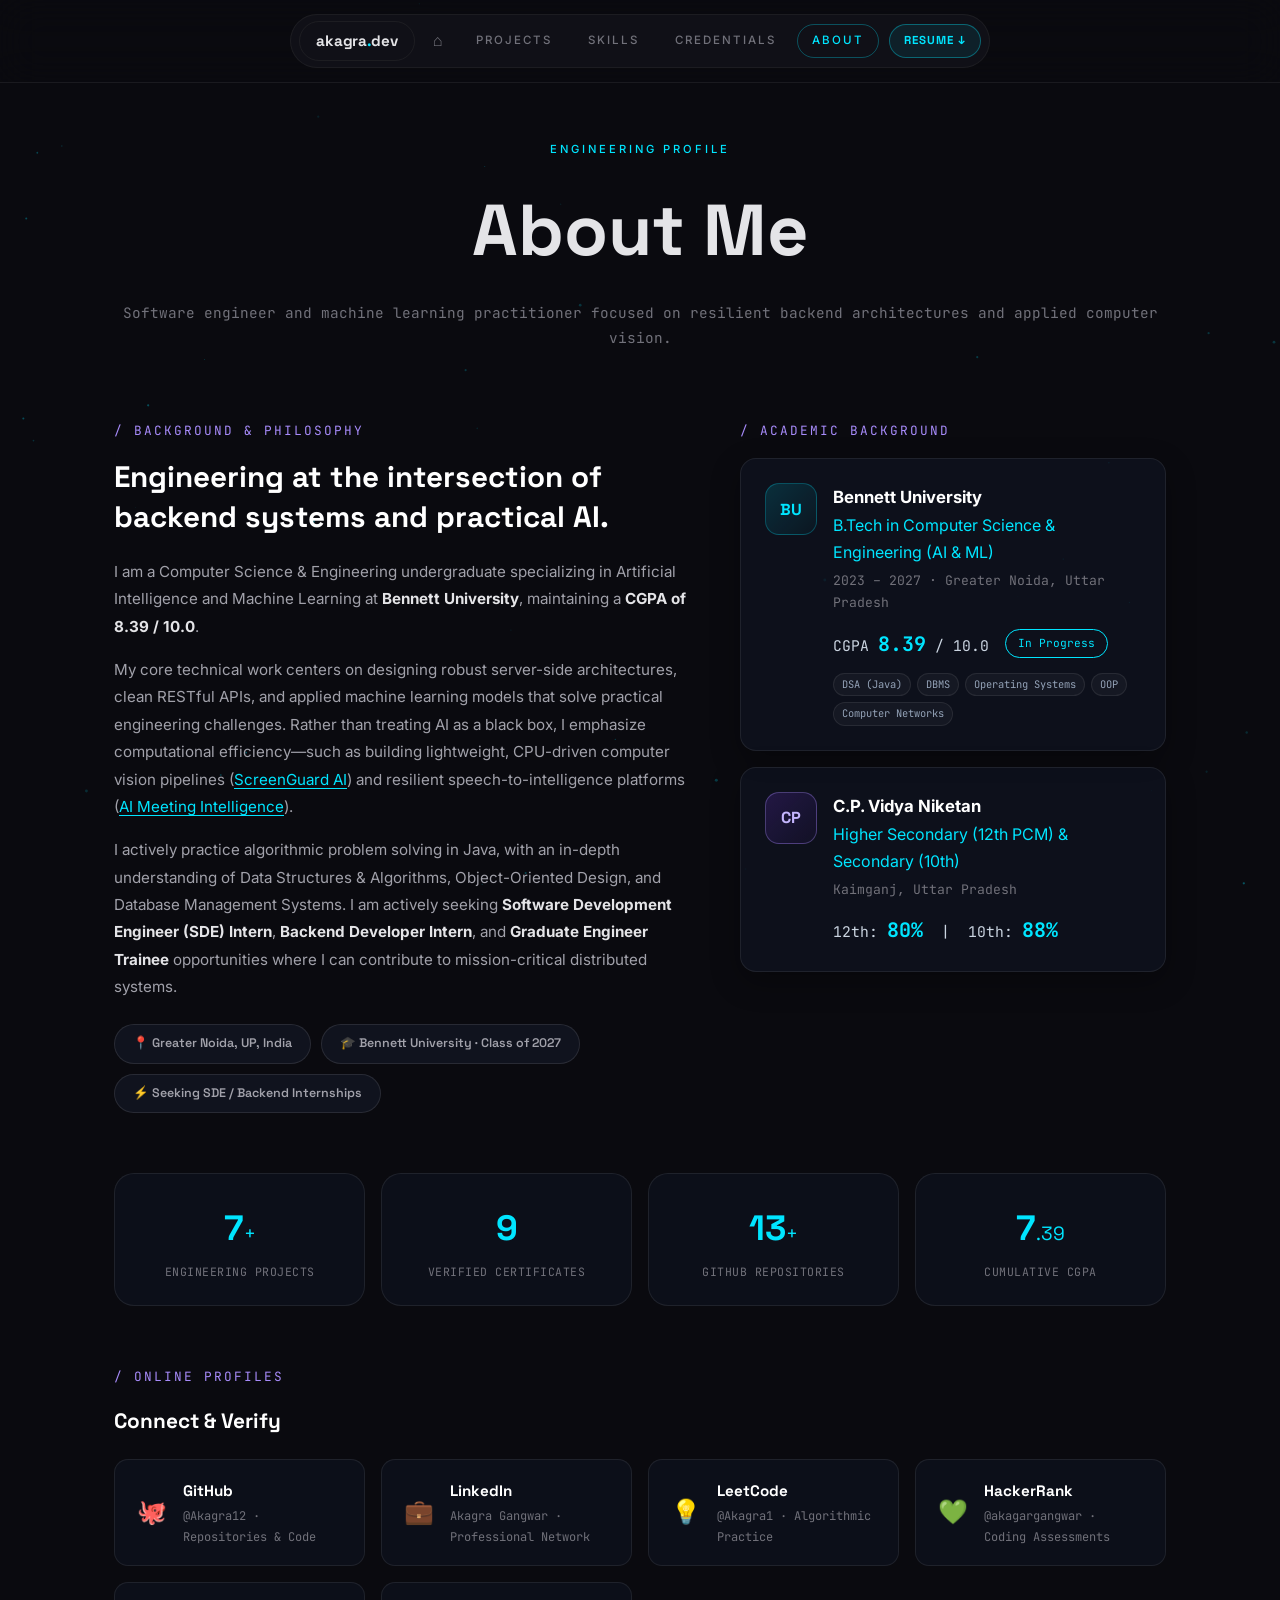
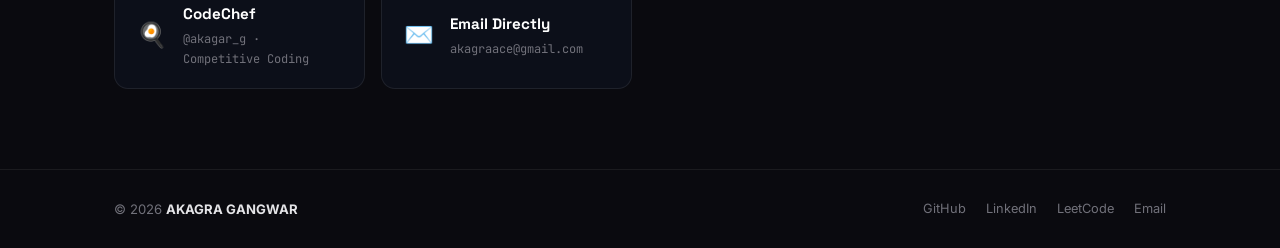
==== commit 893bdffa: "feat: update skills catalog and add 10 verified credentials & hackathon achievements" ====
--- a/about.html
+++ b/about.html
@@ -108,7 +108,7 @@
                     <p>ENGINEERING PROJECTS</p>
                 </div>
                 <div class="stat-box">
-                    <span class="stat-num cyan-text" data-count="7">0</span>
+                    <span class="stat-num cyan-text" data-count="10">0</span>
                     <p>VERIFIED CERTIFICATES</p>
                 </div>
                 <div class="stat-box">
--- a/pages.css
+++ b/pages.css
@@ -850,6 +850,12 @@
   background: rgba(245, 158, 11, 0.12);
   border: 1px solid rgba(245, 158, 11, 0.35);
   color: #fbbf24;
+}
+
+.cred-badge.competition {
+  background: rgba(124, 58, 237, 0.15);
+  border: 1px solid rgba(167, 139, 250, 0.35);
+  color: #c4b5fd;
 }
 
 .cred-id {
@@ -1393,11 +1399,49 @@
 
 @media (max-width: 600px) {
   .globe-section {
-    height: 380px;
+    height: 360px;
+    margin-bottom: 24px;
+  }
+  .float-skill {
+    font-size: 0.68rem;
+    padding: 4px 10px;
+    max-width: 140px;
+    overflow: hidden;
+    text-overflow: ellipsis;
+  }
+  .skill-tabs {
+    gap: 8px;
+    margin-bottom: 24px;
+  }
+  .skill-tab {
+    padding: 8px 14px;
+    font-size: 0.78rem;
+  }
+  .skill-catalog-card {
+    padding: 20px 18px;
   }
   .globe-canvas {
-    width: 380px;
-    height: 380px;
+    width: 360px;
+    height: 360px;
+    margin-bottom: 24px;
+  }
+  .float-skill {
+    font-size: 0.68rem;
+    padding: 4px 10px;
+    max-width: 140px;
+    overflow: hidden;
+    text-overflow: ellipsis;
+  }
+  .skill-tabs {
+    gap: 8px;
+    margin-bottom: 24px;
+  }
+  .skill-tab {
+    padding: 8px 14px;
+    font-size: 0.78rem;
+  }
+  .skill-catalog-card {
+    padding: 20px 18px;
   }
   .stats-row {
     grid-template-columns: 1fr 1fr;
